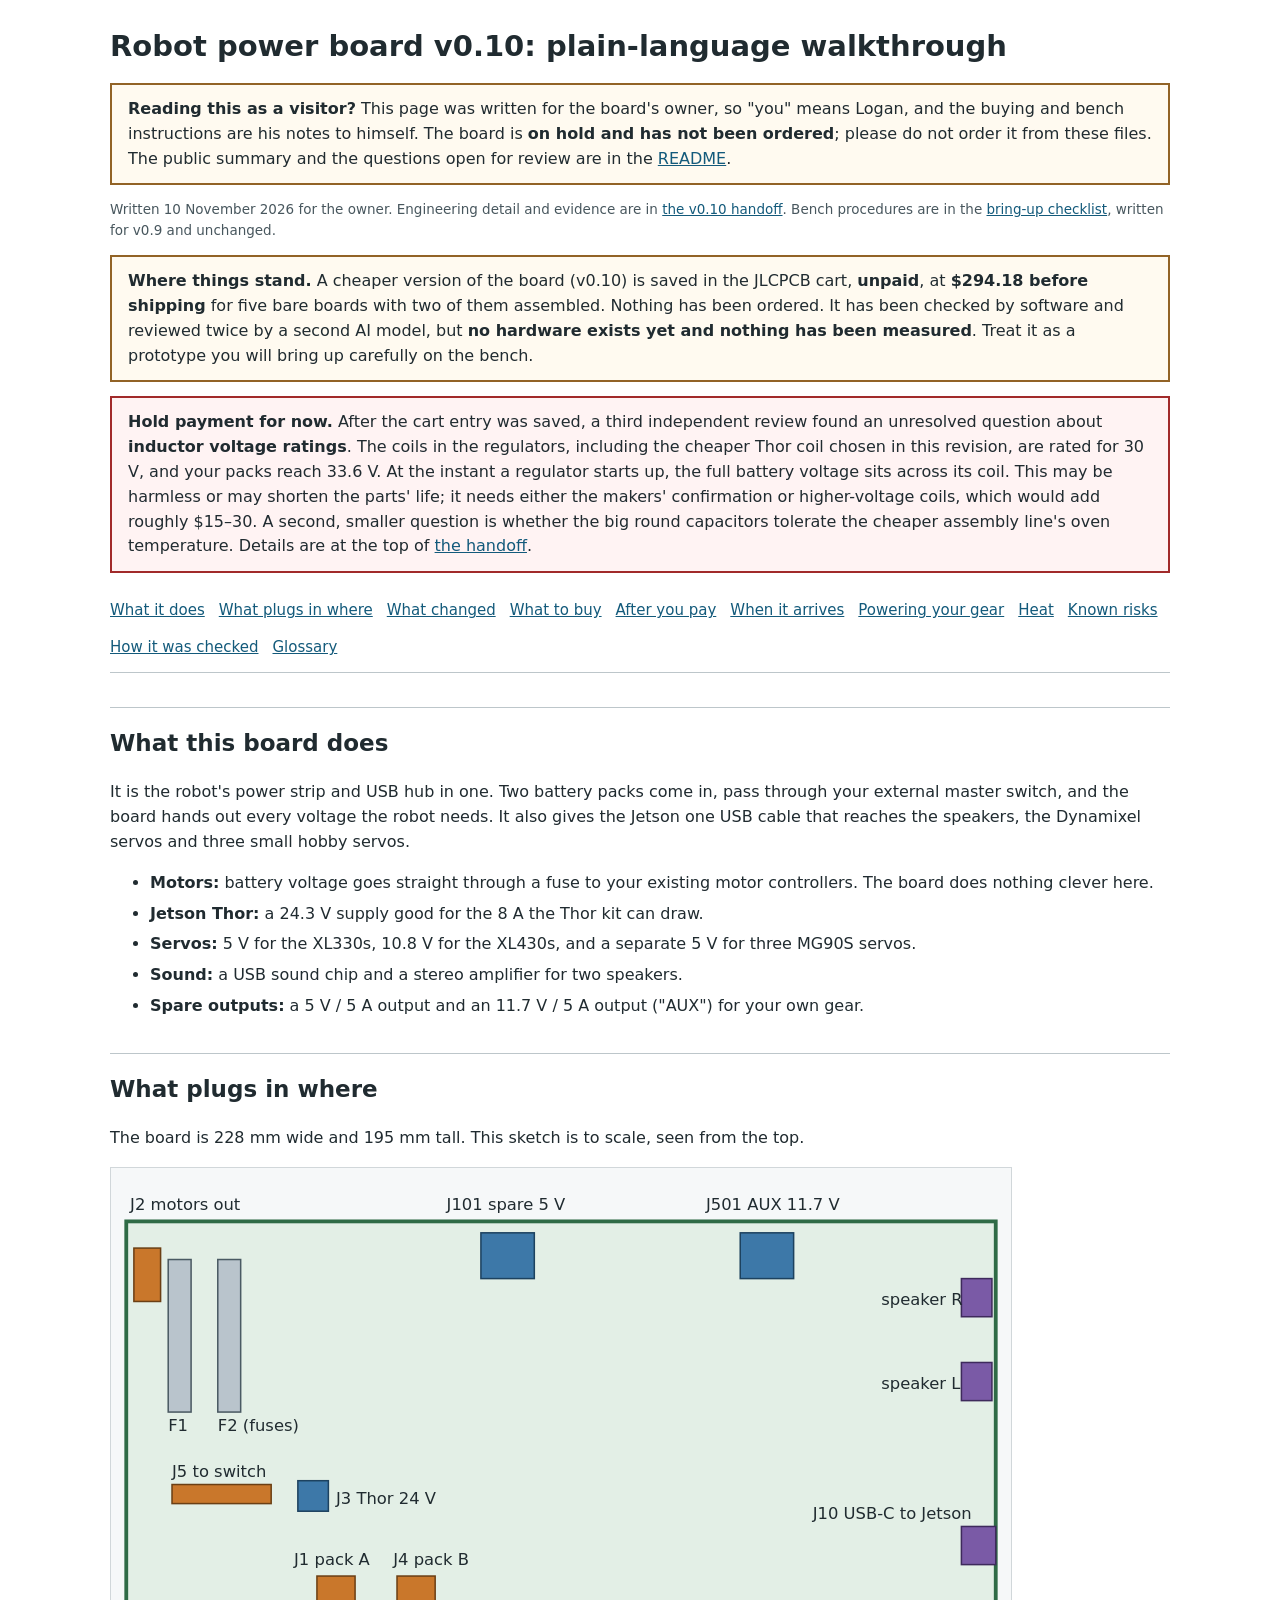
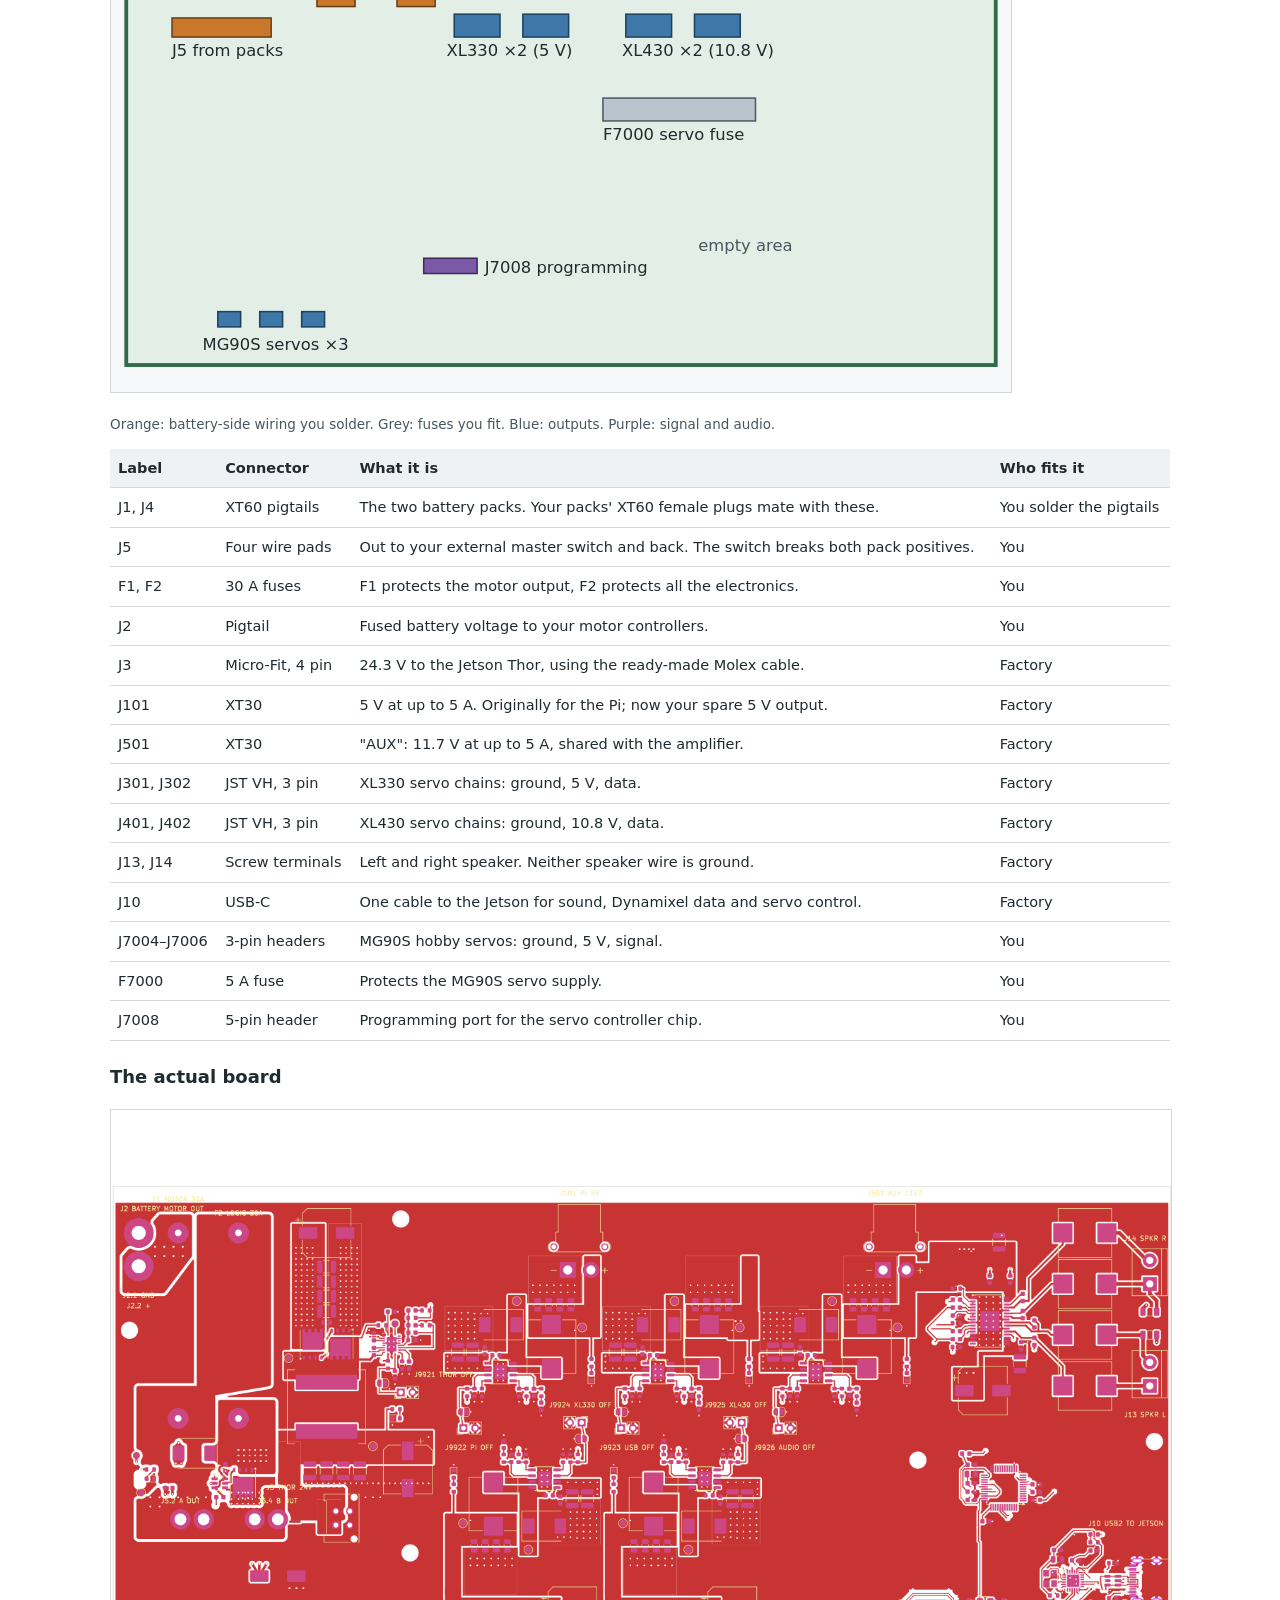
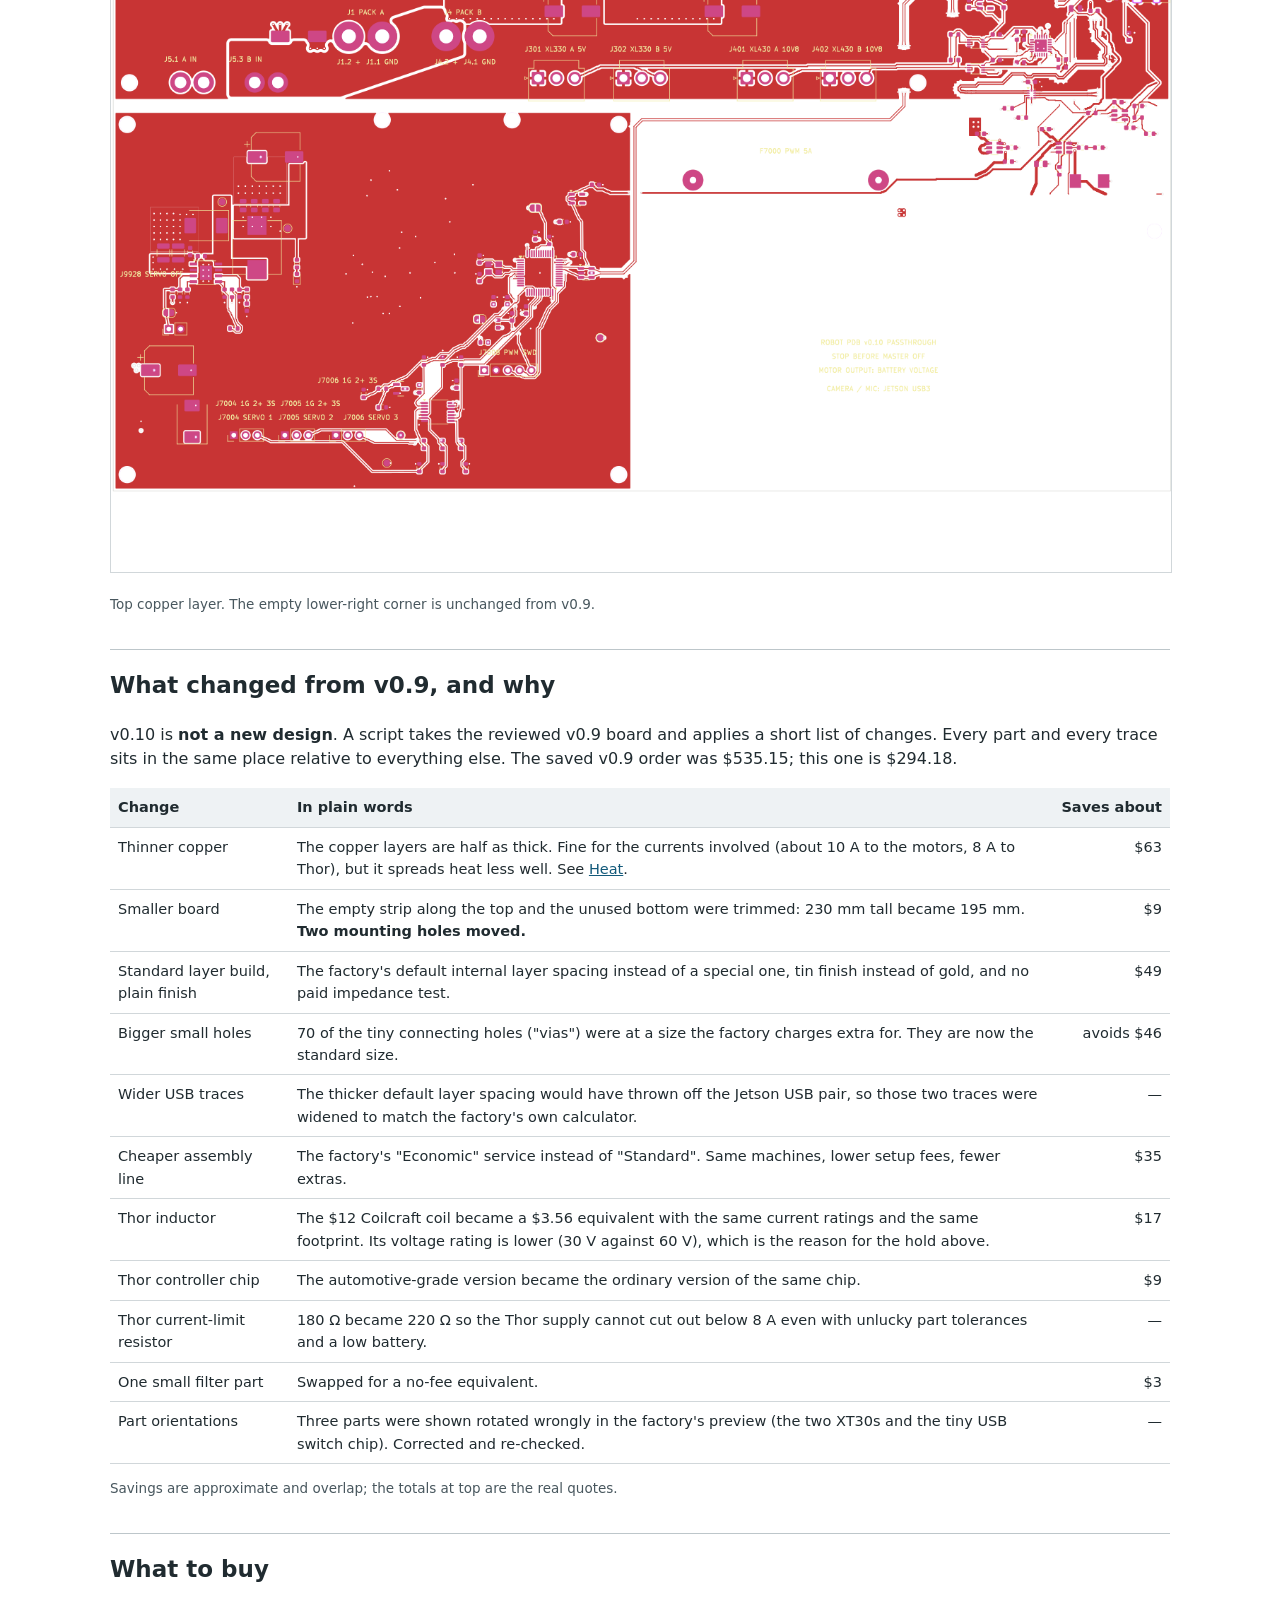
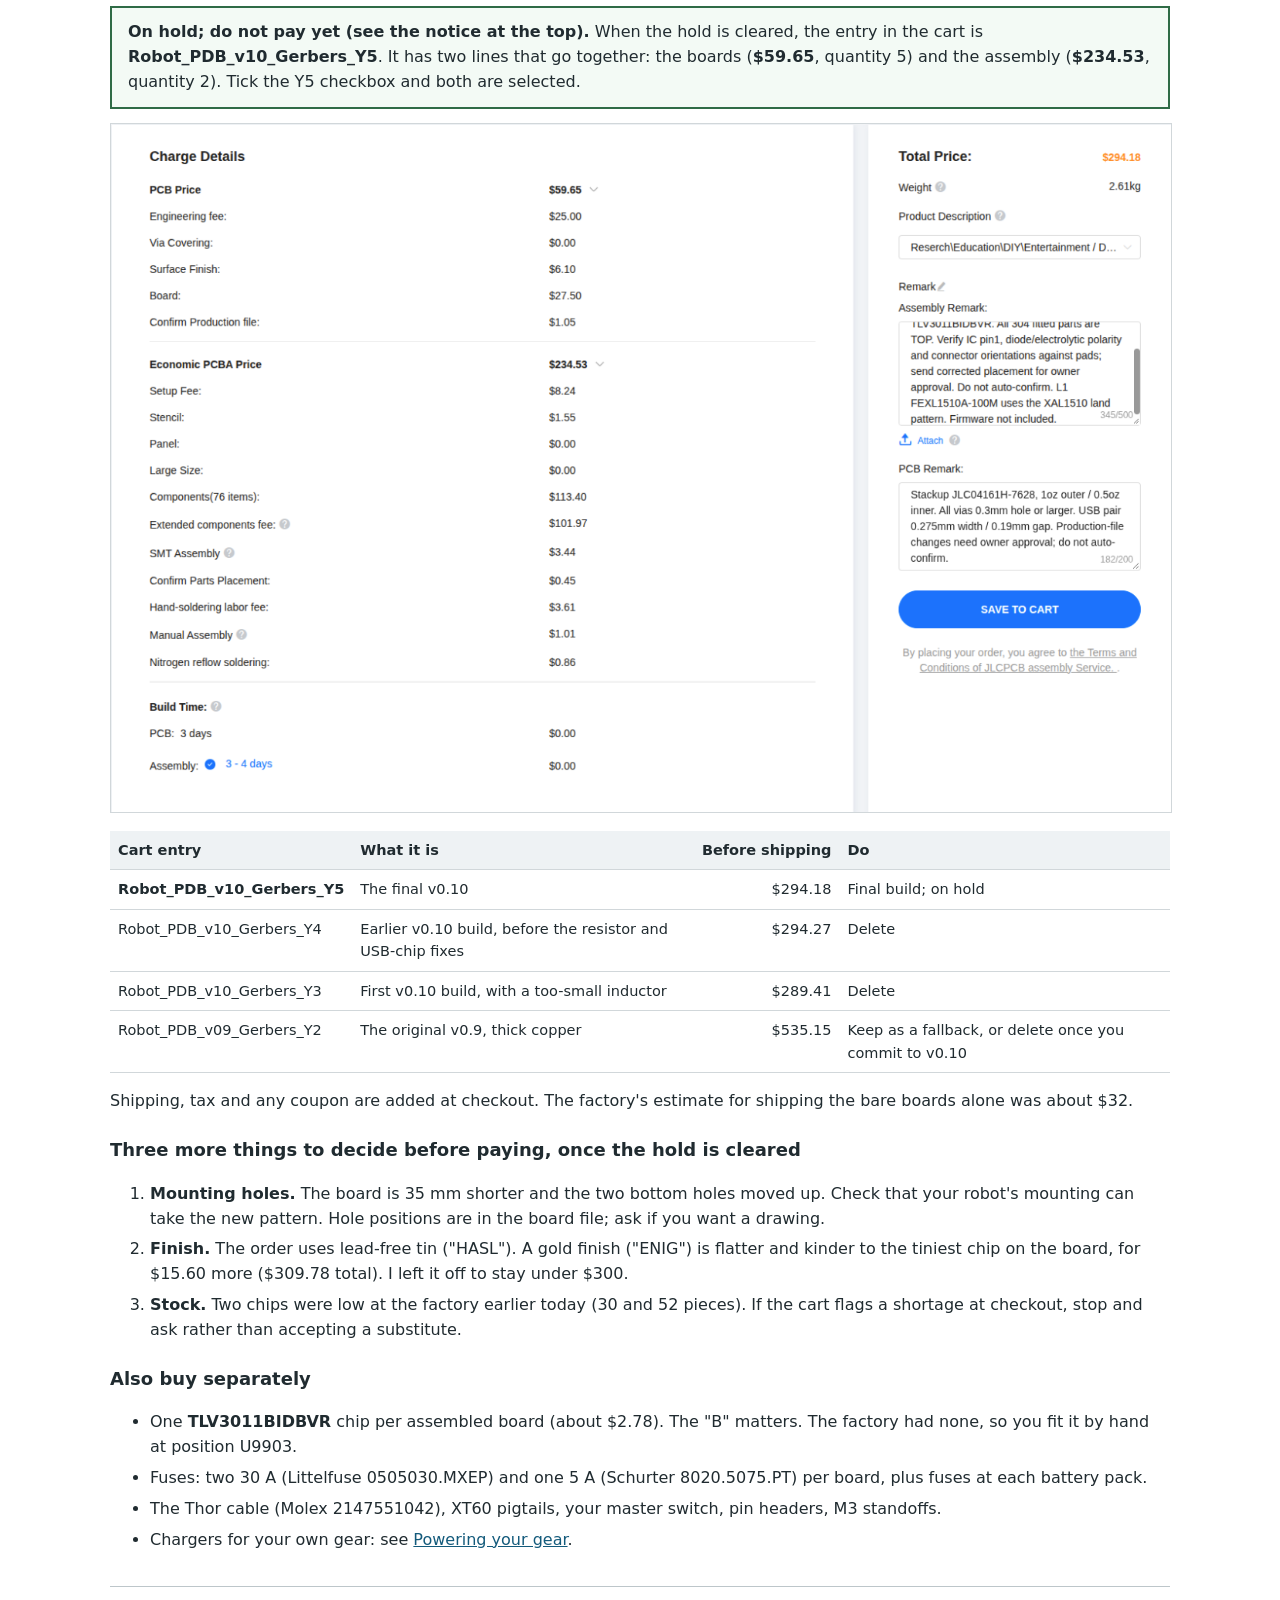
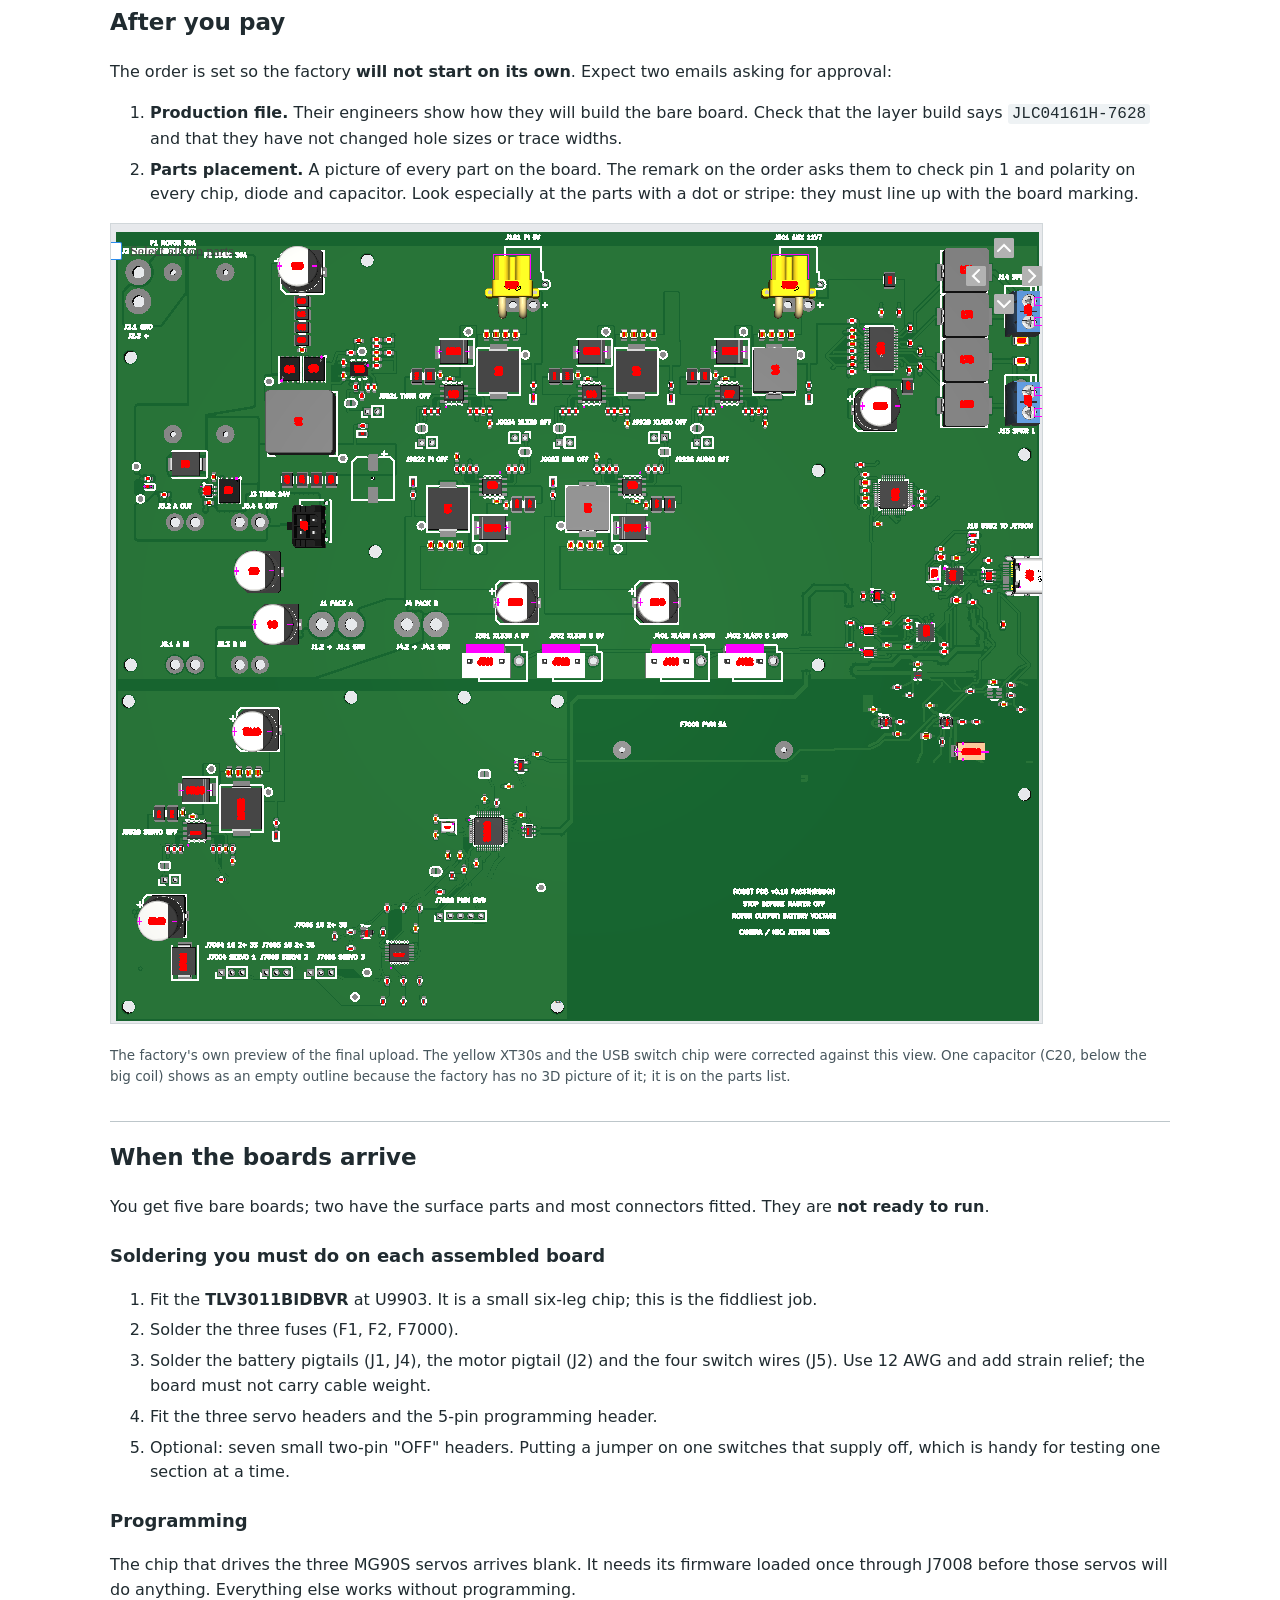
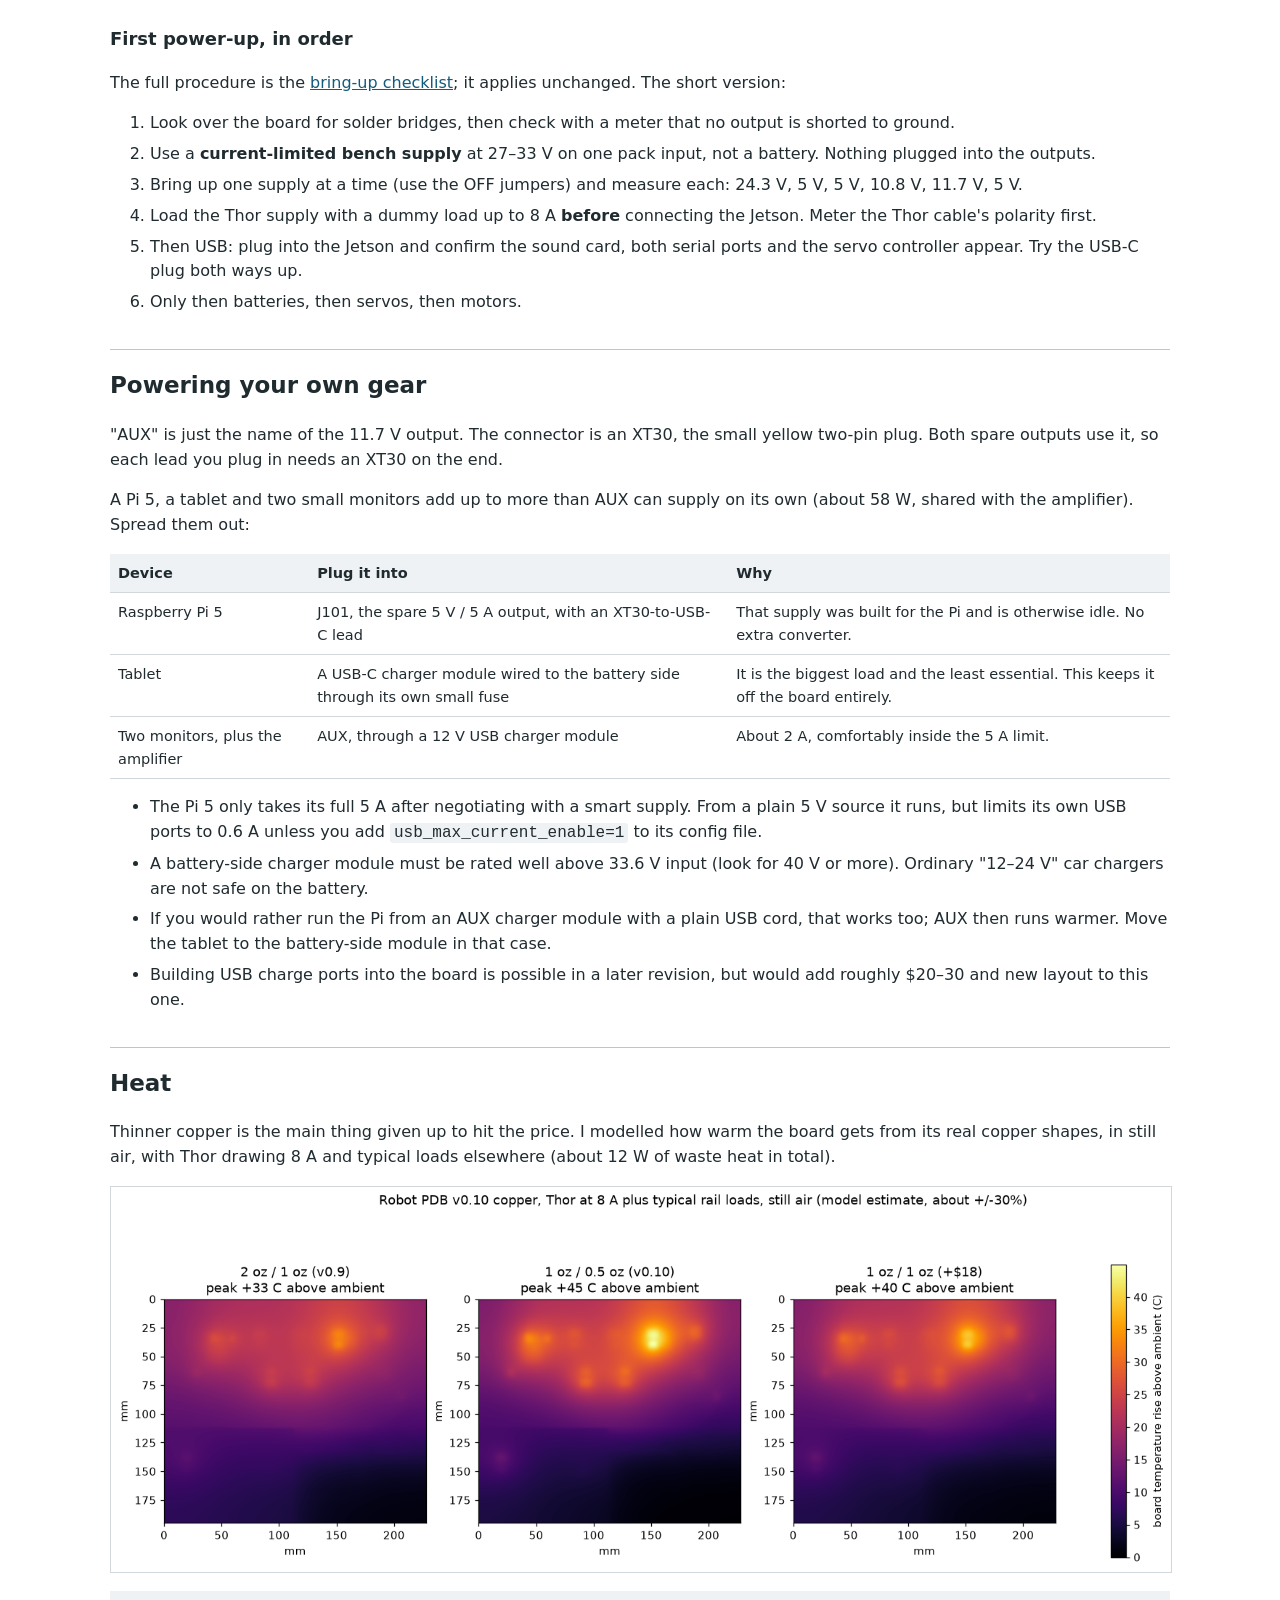
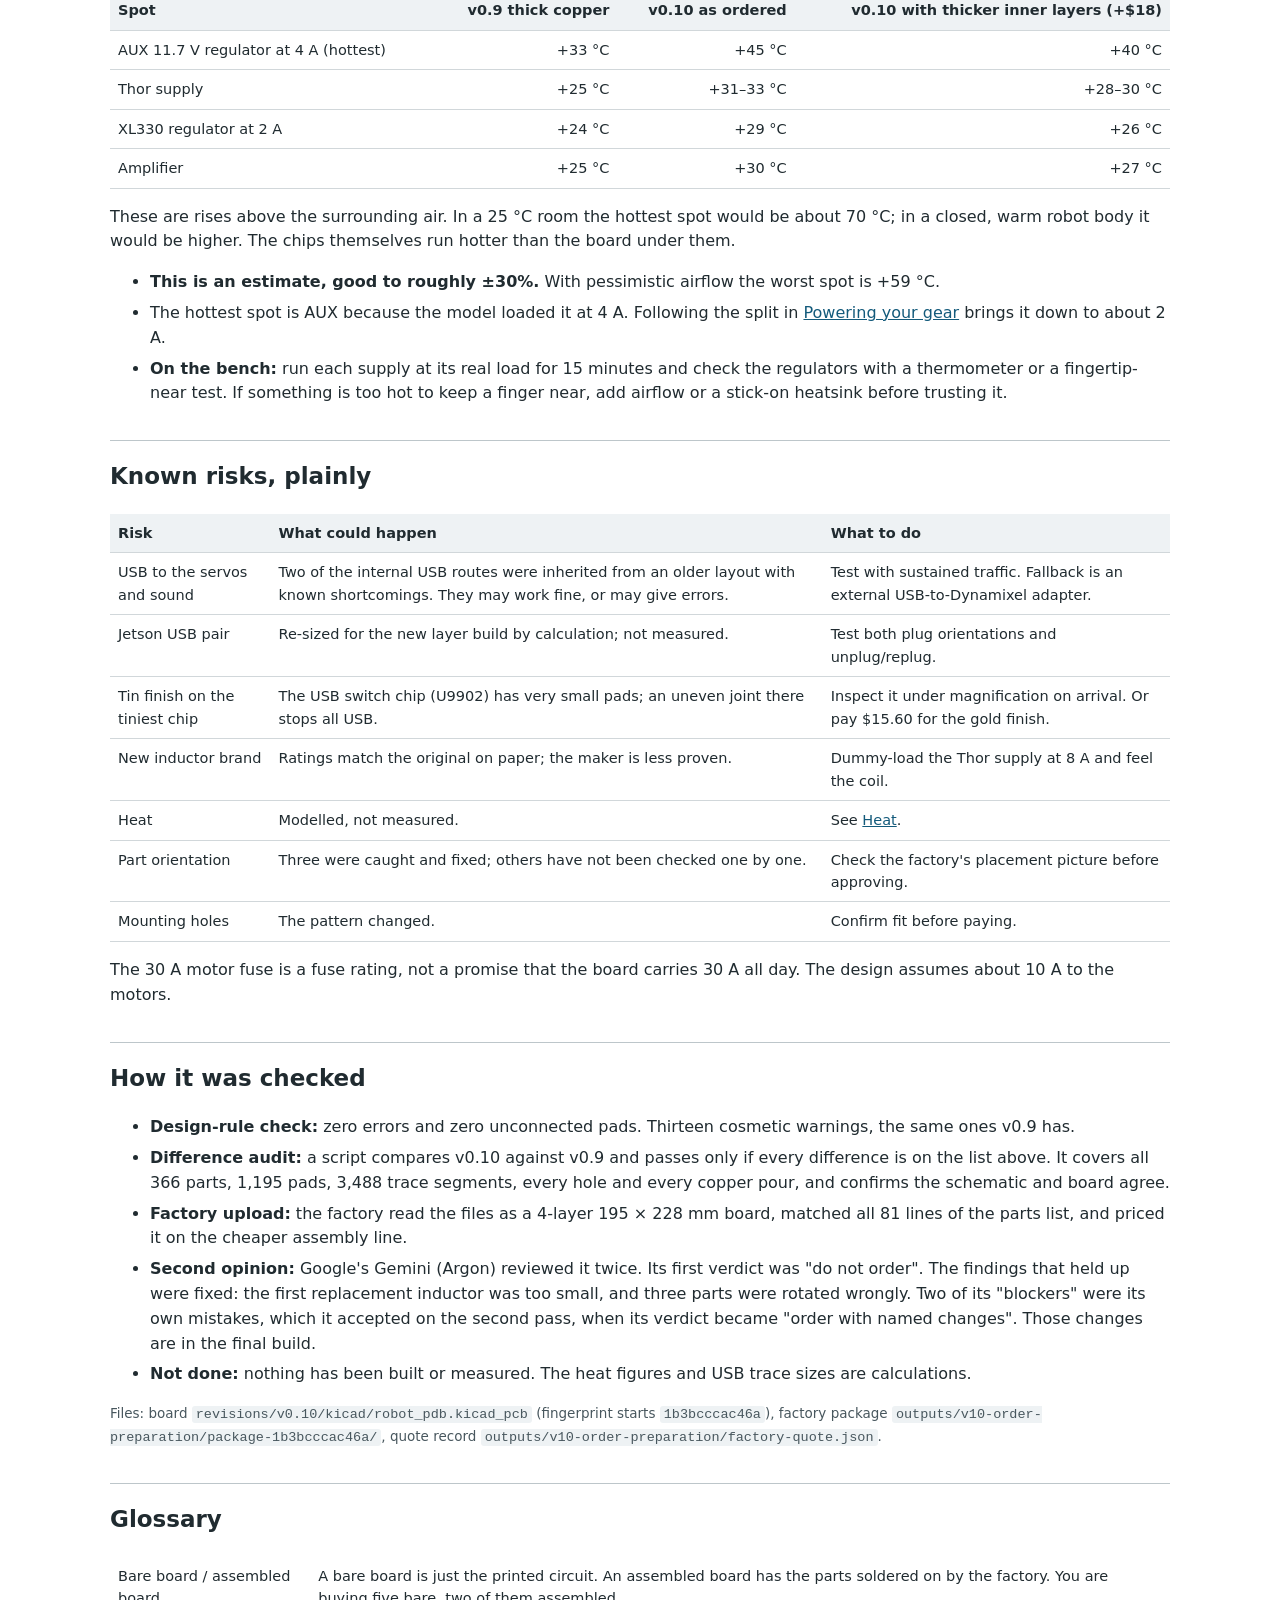
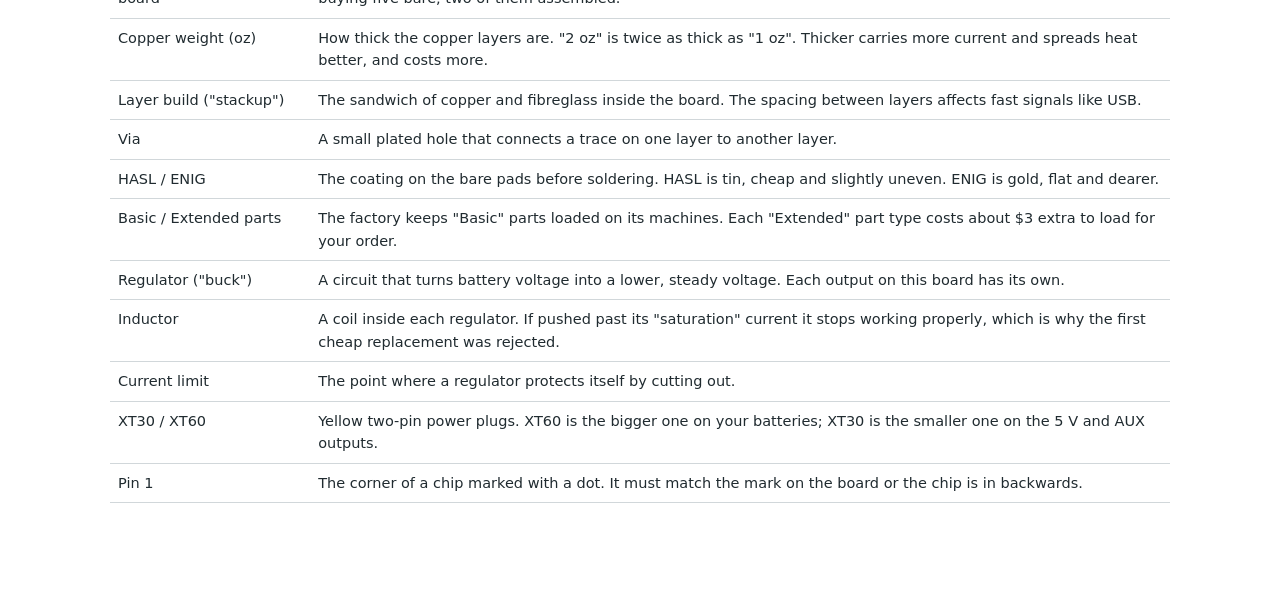
==== docs/PROTOTYPE_v0.10_WALKTHROUGH.html @ a01845dc "Robot power distribution board v0.10: design files, review material and JLCPCB order recipe Unbuilt " ====
<!doctype html><html lang="en"><meta charset="utf-8"><meta name="viewport" content="width=device-width,initial-scale=1"><title>Robot PDB v0.10 walkthrough</title>
<style>
body{max-width:1060px;margin:24px auto;padding:0 20px 70px;font:16px/1.55 system-ui,sans-serif;color:#202b30}
h1{font-size:29px;margin-bottom:6px}h2{font-size:23px;border-top:1px solid #bdc6ca;padding-top:18px;margin-top:34px}h3{font-size:18px;margin-top:22px}
a{color:#135a7b}nav{display:flex;gap:14px;flex-wrap:wrap;padding:12px 0;border-bottom:1px solid #bdc6ca;font-size:15px}
table{width:100%;border-collapse:collapse;font-size:14.5px;margin:10px 0}td,th{text-align:left;vertical-align:top;padding:8px;border-bottom:1px solid #d1d7da}th{background:#eef2f4}
td.n,th.n{text-align:right;white-space:nowrap}
.notice{border:2px solid #926326;padding:12px 16px;background:#fffaf0;margin:14px 0}
.ok{border:2px solid #2f6b46;padding:12px 16px;background:#f3faf5;margin:14px 0}
img{max-width:100%;height:auto;border:1px solid #d1d7da}.small{font-size:13.5px;color:#48575e}
li{margin:6px 0}code{overflow-wrap:anywhere;background:#eef2f4;padding:1px 4px;border-radius:3px}
svg text{font:4.3px system-ui,sans-serif}
@media print{nav{display:none}tr{break-inside:avoid}}
</style><main>
<h1>Robot power board v0.10: plain-language walkthrough</h1>
<div class="notice"><strong>Reading this as a visitor?</strong> This page was written for the board's owner, so "you" means Logan, and the buying and bench instructions are his notes to himself. The board is <strong>on hold and has not been ordered</strong>; please do not order it from these files. The public summary and the questions open for review are in the <a href="https://github.com/jloganolson/logans-first-robot-pcb#readme">README</a>.</div>
<p class="small">Written 10 November 2026 for the owner. Engineering detail and evidence are in
<a href="https://github.com/jloganolson/logans-first-robot-pcb/blob/main/docs/HANDOFF_V10_VALUE_ENGINEERED.md">the v0.10 handoff</a>. Bench procedures are in the <a href="https://github.com/jloganolson/logans-first-robot-pcb/blob/main/docs/V09_BRINGUP_CHECKLIST.md">bring-up checklist</a>, written for v0.9 and unchanged.</p>

<div class="notice"><strong>Where things stand.</strong> A cheaper version of the board (v0.10) is saved in the JLCPCB cart,
<strong>unpaid</strong>, at <strong>$294.18 before shipping</strong> for five bare boards with two of them assembled.
Nothing has been ordered. It has been checked by software and reviewed twice by a second AI model, but
<strong>no hardware exists yet and nothing has been measured</strong>. Treat it as a prototype you will bring up carefully on the bench.</div>

<div class="notice" style="border-color:#a12a2a;background:#fff3f3"><strong>Hold payment for now.</strong> After the cart entry was saved, a third independent review found an unresolved question about <strong>inductor voltage ratings</strong>.
The coils in the regulators, including the cheaper Thor coil chosen in this revision, are rated for 30 V, and your packs reach 33.6 V. At the instant a regulator starts up, the full battery voltage sits across its coil.
This may be harmless or may shorten the parts' life; it needs either the makers' confirmation or higher-voltage coils, which would add roughly $15&ndash;30. A second, smaller question is whether the big round capacitors tolerate the cheaper assembly line's oven temperature.
Details are at the top of <a href="https://github.com/jloganolson/logans-first-robot-pcb/blob/main/docs/HANDOFF_V10_VALUE_ENGINEERED.md">the handoff</a>.</div>
<nav><a href="#does">What it does</a><a href="#plugs">What plugs in where</a><a href="#changed">What changed</a>
<a href="#buy">What to buy</a><a href="#after">After you pay</a><a href="#arrive">When it arrives</a>
<a href="#power">Powering your gear</a><a href="#heat">Heat</a><a href="#risks">Known risks</a><a href="#checked">How it was checked</a><a href="#words">Glossary</a></nav>

<section id="does"><h2>What this board does</h2>
<p>It is the robot's power strip and USB hub in one. Two battery packs come in, pass through your external master switch,
and the board hands out every voltage the robot needs. It also gives the Jetson one USB cable that reaches the speakers,
the Dynamixel servos and three small hobby servos.</p>
<ul>
<li><strong>Motors:</strong> battery voltage goes straight through a fuse to your existing motor controllers. The board does nothing clever here.</li>
<li><strong>Jetson Thor:</strong> a 24.3 V supply good for the 8 A the Thor kit can draw.</li>
<li><strong>Servos:</strong> 5 V for the XL330s, 10.8 V for the XL430s, and a separate 5 V for three MG90S servos.</li>
<li><strong>Sound:</strong> a USB sound chip and a stereo amplifier for two speakers.</li>
<li><strong>Spare outputs:</strong> a 5 V / 5 A output and an 11.7 V / 5 A output ("AUX") for your own gear.</li>
</ul></section>

<section id="plugs"><h2>What plugs in where</h2>
<p>The board is 228 mm wide and 195 mm tall. This sketch is to scale, seen from the top.</p>
<svg viewBox="-4 -14 236 216" role="img" aria-label="Connector map of the v0.10 board" style="width:100%;max-width:900px;background:#f6f8f9;border:1px solid #d1d7da">
<rect x="0" y="0" width="228" height="195" fill="#e3efe6" stroke="#2f6b46" stroke-width="1"/>
<g fill="#c9772b" stroke="#6b3f14" stroke-width=".4">
<rect x="2" y="7" width="7" height="14"/><rect x="50" y="93" width="10" height="8"/><rect x="71" y="93" width="10" height="8"/>
<rect x="12" y="69" width="26" height="5"/><rect x="12" y="104" width="26" height="5"/></g>
<g fill="#b9c4cc" stroke="#4a5a63" stroke-width=".4"><rect x="11" y="10" width="6" height="40"/><rect x="24" y="10" width="6" height="40"/><rect x="125" y="125" width="40" height="6"/></g>
<g fill="#3d78a8" stroke="#1d425f" stroke-width=".4">
<rect x="93" y="3" width="14" height="12"/><rect x="161" y="3" width="14" height="12"/><rect x="45" y="68" width="8" height="8"/>
<rect x="86" y="103" width="12" height="6"/><rect x="104" y="103" width="12" height="6"/><rect x="131" y="103" width="12" height="6"/><rect x="149" y="103" width="12" height="6"/>
<rect x="24" y="181" width="6" height="4"/><rect x="35" y="181" width="6" height="4"/><rect x="46" y="181" width="6" height="4"/></g>
<g fill="#7a5aa6" stroke="#3e2a5c" stroke-width=".4"><rect x="219" y="15" width="8" height="10"/><rect x="219" y="37" width="8" height="10"/><rect x="219" y="80" width="9" height="10"/><rect x="78" y="167" width="14" height="4"/></g>
<g fill="#202b30">
<text x="1" y="-3">J2 motors out</text><text x="11" y="55">F1</text><text x="24" y="55">F2 (fuses)</text>
<text x="84" y="-3">J101 spare 5 V</text><text x="152" y="-3">J501 AUX 11.7 V</text>
<text x="55" y="74">J3 Thor 24 V</text><text x="12" y="67">J5 to switch</text><text x="12" y="114">J5 from packs</text>
<text x="44" y="90">J1 pack A</text><text x="70" y="90">J4 pack B</text>
<text x="84" y="114">XL330 ×2 (5 V)</text><text x="130" y="114">XL430 ×2 (10.8 V)</text>
<text x="125" y="136">F7000 servo fuse</text><text x="20" y="191">MG90S servos ×3</text><text x="94" y="171">J7008 programming</text>
<text x="198" y="22">speaker R</text><text x="198" y="44">speaker L</text><text x="180" y="78">J10 USB-C to Jetson</text>
<text x="150" y="165" fill="#48575e">empty area</text></g>
</svg>
<p class="small">Orange: battery-side wiring you solder. Grey: fuses you fit. Blue: outputs. Purple: signal and audio.</p>
<table><tr><th>Label</th><th>Connector</th><th>What it is</th><th>Who fits it</th></tr>
<tr><td>J1, J4</td><td>XT60 pigtails</td><td>The two battery packs. Your packs' XT60 female plugs mate with these.</td><td>You solder the pigtails</td></tr>
<tr><td>J5</td><td>Four wire pads</td><td>Out to your external master switch and back. The switch breaks both pack positives.</td><td>You</td></tr>
<tr><td>F1, F2</td><td>30 A fuses</td><td>F1 protects the motor output, F2 protects all the electronics.</td><td>You</td></tr>
<tr><td>J2</td><td>Pigtail</td><td>Fused battery voltage to your motor controllers.</td><td>You</td></tr>
<tr><td>J3</td><td>Micro-Fit, 4 pin</td><td>24.3 V to the Jetson Thor, using the ready-made Molex cable.</td><td>Factory</td></tr>
<tr><td>J101</td><td>XT30</td><td>5 V at up to 5 A. Originally for the Pi; now your spare 5 V output.</td><td>Factory</td></tr>
<tr><td>J501</td><td>XT30</td><td>"AUX": 11.7 V at up to 5 A, shared with the amplifier.</td><td>Factory</td></tr>
<tr><td>J301, J302</td><td>JST VH, 3 pin</td><td>XL330 servo chains: ground, 5 V, data.</td><td>Factory</td></tr>
<tr><td>J401, J402</td><td>JST VH, 3 pin</td><td>XL430 servo chains: ground, 10.8 V, data.</td><td>Factory</td></tr>
<tr><td>J13, J14</td><td>Screw terminals</td><td>Left and right speaker. Neither speaker wire is ground.</td><td>Factory</td></tr>
<tr><td>J10</td><td>USB-C</td><td>One cable to the Jetson for sound, Dynamixel data and servo control.</td><td>Factory</td></tr>
<tr><td>J7004–J7006</td><td>3-pin headers</td><td>MG90S hobby servos: ground, 5 V, signal.</td><td>You</td></tr>
<tr><td>F7000</td><td>5 A fuse</td><td>Protects the MG90S servo supply.</td><td>You</td></tr>
<tr><td>J7008</td><td>5-pin header</td><td>Programming port for the servo controller chip.</td><td>You</td></tr></table>
<h3>The actual board</h3>
<img src="v10-assets/board-top.png" alt="Top copper and labels of the v0.10 board">
<p class="small">Top copper layer. The empty lower-right corner is unchanged from v0.9.</p></section>

<section id="changed"><h2>What changed from v0.9, and why</h2>
<p>v0.10 is <strong>not a new design</strong>. A script takes the reviewed v0.9 board and applies a short list of changes.
Every part and every trace sits in the same place relative to everything else. The saved v0.9 order was $535.15; this one is $294.18.</p>
<table><tr><th>Change</th><th>In plain words</th><th class="n">Saves about</th></tr>
<tr><td>Thinner copper</td><td>The copper layers are half as thick. Fine for the currents involved (about 10 A to the motors, 8 A to Thor), but it spreads heat less well. See <a href="#heat">Heat</a>.</td><td class="n">$63</td></tr>
<tr><td>Smaller board</td><td>The empty strip along the top and the unused bottom were trimmed: 230 mm tall became 195 mm. <strong>Two mounting holes moved.</strong></td><td class="n">$9</td></tr>
<tr><td>Standard layer build, plain finish</td><td>The factory's default internal layer spacing instead of a special one, tin finish instead of gold, and no paid impedance test.</td><td class="n">$49</td></tr>
<tr><td>Bigger small holes</td><td>70 of the tiny connecting holes ("vias") were at a size the factory charges extra for. They are now the standard size.</td><td class="n">avoids $46</td></tr>
<tr><td>Wider USB traces</td><td>The thicker default layer spacing would have thrown off the Jetson USB pair, so those two traces were widened to match the factory's own calculator.</td><td class="n">—</td></tr>
<tr><td>Cheaper assembly line</td><td>The factory's "Economic" service instead of "Standard". Same machines, lower setup fees, fewer extras.</td><td class="n">$35</td></tr>
<tr><td>Thor inductor</td><td>The $12 Coilcraft coil became a $3.56 equivalent with the same current ratings and the same footprint. Its voltage rating is lower (30 V against 60 V), which is the reason for the hold above.</td><td class="n">$17</td></tr>
<tr><td>Thor controller chip</td><td>The automotive-grade version became the ordinary version of the same chip.</td><td class="n">$9</td></tr>
<tr><td>Thor current-limit resistor</td><td>180 Ω became 220 Ω so the Thor supply cannot cut out below 8 A even with unlucky part tolerances and a low battery.</td><td class="n">—</td></tr>
<tr><td>One small filter part</td><td>Swapped for a no-fee equivalent.</td><td class="n">$3</td></tr>
<tr><td>Part orientations</td><td>Three parts were shown rotated wrongly in the factory's preview (the two XT30s and the tiny USB switch chip). Corrected and re-checked.</td><td class="n">—</td></tr></table>
<p class="small">Savings are approximate and overlap; the totals at top are the real quotes.</p></section>

<section id="buy"><h2>What to buy</h2>
<div class="ok"><strong>On hold; do not pay yet (see the notice at the top).</strong> When the hold is cleared, the entry in the cart is <strong>Robot_PDB_v10_Gerbers_Y5</strong>. It has two lines that go together:
the boards (<strong>$59.65</strong>, quantity 5) and the assembly (<strong>$234.53</strong>, quantity 2). Tick the Y5 checkbox and both are selected.</div>
<img src="v10-assets/factory-quote.png" alt="Factory charge breakdown for the Y5 entry, total 294.18 dollars">
<table><tr><th>Cart entry</th><th>What it is</th><th class="n">Before shipping</th><th>Do</th></tr>
<tr><td><strong>Robot_PDB_v10_Gerbers_Y5</strong></td><td>The final v0.10</td><td class="n">$294.18</td><td>Final build; on hold</td></tr>
<tr><td>Robot_PDB_v10_Gerbers_Y4</td><td>Earlier v0.10 build, before the resistor and USB-chip fixes</td><td class="n">$294.27</td><td>Delete</td></tr>
<tr><td>Robot_PDB_v10_Gerbers_Y3</td><td>First v0.10 build, with a too-small inductor</td><td class="n">$289.41</td><td>Delete</td></tr>
<tr><td>Robot_PDB_v09_Gerbers_Y2</td><td>The original v0.9, thick copper</td><td class="n">$535.15</td><td>Keep as a fallback, or delete once you commit to v0.10</td></tr></table>
<p>Shipping, tax and any coupon are added at checkout. The factory's estimate for shipping the bare boards alone was about $32.</p>
<h3>Three more things to decide before paying, once the hold is cleared</h3>
<ol>
<li><strong>Mounting holes.</strong> The board is 35 mm shorter and the two bottom holes moved up. Check that your robot's mounting can take the new pattern. Hole positions are in the board file; ask if you want a drawing.</li>
<li><strong>Finish.</strong> The order uses lead-free tin ("HASL"). A gold finish ("ENIG") is flatter and kinder to the tiniest chip on the board, for $15.60 more ($309.78 total). I left it off to stay under $300.</li>
<li><strong>Stock.</strong> Two chips were low at the factory earlier today (30 and 52 pieces). If the cart flags a shortage at checkout, stop and ask rather than accepting a substitute.</li></ol>
<h3>Also buy separately</h3>
<ul>
<li>One <strong>TLV3011BIDBVR</strong> chip per assembled board (about $2.78). The "B" matters. The factory had none, so you fit it by hand at position U9903.</li>
<li>Fuses: two 30 A (Littelfuse 0505030.MXEP) and one 5 A (Schurter 8020.5075.PT) per board, plus fuses at each battery pack.</li>
<li>The Thor cable (Molex 2147551042), XT60 pigtails, your master switch, pin headers, M3 standoffs.</li>
<li>Chargers for your own gear: see <a href="#power">Powering your gear</a>.</li></ul></section>

<section id="after"><h2>After you pay</h2>
<p>The order is set so the factory <strong>will not start on its own</strong>. Expect two emails asking for approval:</p>
<ol>
<li><strong>Production file.</strong> Their engineers show how they will build the bare board. Check that the layer build says <code>JLC04161H-7628</code> and that they have not changed hole sizes or trace widths.</li>
<li><strong>Parts placement.</strong> A picture of every part on the board. The remark on the order asks them to check pin 1 and polarity on every chip, diode and capacitor. Look especially at the parts with a dot or stripe: they must line up with the board marking.</li></ol>
<img src="v10-assets/factory-preview.png" alt="Factory placement preview of the final build">
<p class="small">The factory's own preview of the final upload. The yellow XT30s and the USB switch chip were corrected against this view.
One capacitor (C20, below the big coil) shows as an empty outline because the factory has no 3D picture of it; it is on the parts list.</p></section>

<section id="arrive"><h2>When the boards arrive</h2>
<p>You get five bare boards; two have the surface parts and most connectors fitted. They are <strong>not ready to run</strong>.</p>
<h3>Soldering you must do on each assembled board</h3>
<ol>
<li>Fit the <strong>TLV3011BIDBVR</strong> at U9903. It is a small six-leg chip; this is the fiddliest job.</li>
<li>Solder the three fuses (F1, F2, F7000).</li>
<li>Solder the battery pigtails (J1, J4), the motor pigtail (J2) and the four switch wires (J5). Use 12 AWG and add strain relief; the board must not carry cable weight.</li>
<li>Fit the three servo headers and the 5-pin programming header.</li>
<li>Optional: seven small two-pin "OFF" headers. Putting a jumper on one switches that supply off, which is handy for testing one section at a time.</li></ol>
<h3>Programming</h3>
<p>The chip that drives the three MG90S servos arrives blank. It needs its firmware loaded once through J7008 before those servos will do anything. Everything else works without programming.</p>
<h3>First power-up, in order</h3>
<p>The full procedure is the <a href="https://github.com/jloganolson/logans-first-robot-pcb/blob/main/docs/V09_BRINGUP_CHECKLIST.md">bring-up checklist</a>; it applies unchanged. The short version:</p>
<ol>
<li>Look over the board for solder bridges, then check with a meter that no output is shorted to ground.</li>
<li>Use a <strong>current-limited bench supply</strong> at 27–33 V on one pack input, not a battery. Nothing plugged into the outputs.</li>
<li>Bring up one supply at a time (use the OFF jumpers) and measure each: 24.3 V, 5 V, 5 V, 10.8 V, 11.7 V, 5 V.</li>
<li>Load the Thor supply with a dummy load up to 8 A <strong>before</strong> connecting the Jetson. Meter the Thor cable's polarity first.</li>
<li>Then USB: plug into the Jetson and confirm the sound card, both serial ports and the servo controller appear. Try the USB-C plug both ways up.</li>
<li>Only then batteries, then servos, then motors.</li></ol></section>

<section id="power"><h2>Powering your own gear</h2>
<p>"AUX" is just the name of the 11.7 V output. The connector is an XT30, the small yellow two-pin plug. Both spare outputs use it, so each lead you plug in needs an XT30 on the end.</p>
<p>A Pi 5, a tablet and two small monitors add up to more than AUX can supply on its own (about 58 W, shared with the amplifier). Spread them out:</p>
<table><tr><th>Device</th><th>Plug it into</th><th>Why</th></tr>
<tr><td>Raspberry Pi 5</td><td>J101, the spare 5 V / 5 A output, with an XT30-to-USB-C lead</td><td>That supply was built for the Pi and is otherwise idle. No extra converter.</td></tr>
<tr><td>Tablet</td><td>A USB-C charger module wired to the battery side through its own small fuse</td><td>It is the biggest load and the least essential. This keeps it off the board entirely.</td></tr>
<tr><td>Two monitors, plus the amplifier</td><td>AUX, through a 12 V USB charger module</td><td>About 2 A, comfortably inside the 5 A limit.</td></tr></table>
<ul>
<li>The Pi 5 only takes its full 5 A after negotiating with a smart supply. From a plain 5 V source it runs, but limits its own USB ports to 0.6 A unless you add <code>usb_max_current_enable=1</code> to its config file.</li>
<li>A battery-side charger module must be rated well above 33.6 V input (look for 40 V or more). Ordinary "12–24 V" car chargers are not safe on the battery.</li>
<li>If you would rather run the Pi from an AUX charger module with a plain USB cord, that works too; AUX then runs warmer. Move the tablet to the battery-side module in that case.</li>
<li>Building USB charge ports into the board is possible in a later revision, but would add roughly $20–30 and new layout to this one.</li></ul></section>

<section id="heat"><h2>Heat</h2>
<p>Thinner copper is the main thing given up to hit the price. I modelled how warm the board gets from its real copper shapes, in still air, with Thor drawing 8 A and typical loads elsewhere (about 12 W of waste heat in total).</p>
<img src="v10-assets/thermal-map.png" alt="Modelled board temperature rise for three copper options">
<table><tr><th>Spot</th><th class="n">v0.9 thick copper</th><th class="n">v0.10 as ordered</th><th class="n">v0.10 with thicker inner layers (+$18)</th></tr>
<tr><td>AUX 11.7 V regulator at 4 A (hottest)</td><td class="n">+33 °C</td><td class="n">+45 °C</td><td class="n">+40 °C</td></tr>
<tr><td>Thor supply</td><td class="n">+25 °C</td><td class="n">+31–33 °C</td><td class="n">+28–30 °C</td></tr>
<tr><td>XL330 regulator at 2 A</td><td class="n">+24 °C</td><td class="n">+29 °C</td><td class="n">+26 °C</td></tr>
<tr><td>Amplifier</td><td class="n">+25 °C</td><td class="n">+30 °C</td><td class="n">+27 °C</td></tr></table>
<p>These are rises above the surrounding air. In a 25 °C room the hottest spot would be about 70 °C; in a closed, warm robot body it would be higher. The chips themselves run hotter than the board under them.</p>
<ul>
<li><strong>This is an estimate, good to roughly ±30%.</strong> With pessimistic airflow the worst spot is +59 °C.</li>
<li>The hottest spot is AUX because the model loaded it at 4 A. Following the split in <a href="#power">Powering your gear</a> brings it down to about 2 A.</li>
<li><strong>On the bench:</strong> run each supply at its real load for 15 minutes and check the regulators with a thermometer or a fingertip-near test. If something is too hot to keep a finger near, add airflow or a stick-on heatsink before trusting it.</li></ul></section>

<section id="risks"><h2>Known risks, plainly</h2>
<table><tr><th>Risk</th><th>What could happen</th><th>What to do</th></tr>
<tr><td>USB to the servos and sound</td><td>Two of the internal USB routes were inherited from an older layout with known shortcomings. They may work fine, or may give errors.</td><td>Test with sustained traffic. Fallback is an external USB-to-Dynamixel adapter.</td></tr>
<tr><td>Jetson USB pair</td><td>Re-sized for the new layer build by calculation; not measured.</td><td>Test both plug orientations and unplug/replug.</td></tr>
<tr><td>Tin finish on the tiniest chip</td><td>The USB switch chip (U9902) has very small pads; an uneven joint there stops all USB.</td><td>Inspect it under magnification on arrival. Or pay $15.60 for the gold finish.</td></tr>
<tr><td>New inductor brand</td><td>Ratings match the original on paper; the maker is less proven.</td><td>Dummy-load the Thor supply at 8 A and feel the coil.</td></tr>
<tr><td>Heat</td><td>Modelled, not measured.</td><td>See <a href="#heat">Heat</a>.</td></tr>
<tr><td>Part orientation</td><td>Three were caught and fixed; others have not been checked one by one.</td><td>Check the factory's placement picture before approving.</td></tr>
<tr><td>Mounting holes</td><td>The pattern changed.</td><td>Confirm fit before paying.</td></tr></table>
<p>The 30 A motor fuse is a fuse rating, not a promise that the board carries 30 A all day. The design assumes about 10 A to the motors.</p></section>

<section id="checked"><h2>How it was checked</h2>
<ul>
<li><strong>Design-rule check:</strong> zero errors and zero unconnected pads. Thirteen cosmetic warnings, the same ones v0.9 has.</li>
<li><strong>Difference audit:</strong> a script compares v0.10 against v0.9 and passes only if every difference is on the list above. It covers all 366 parts, 1,195 pads, 3,488 trace segments, every hole and every copper pour, and confirms the schematic and board agree.</li>
<li><strong>Factory upload:</strong> the factory read the files as a 4-layer 195 × 228 mm board, matched all 81 lines of the parts list, and priced it on the cheaper assembly line.</li>
<li><strong>Second opinion:</strong> Google's Gemini (Argon) reviewed it twice. Its first verdict was "do not order". The findings that held up were fixed: the first replacement inductor was too small, and three parts were rotated wrongly. Two of its "blockers" were its own mistakes, which it accepted on the second pass, when its verdict became "order with named changes". Those changes are in the final build.</li>
<li><strong>Not done:</strong> nothing has been built or measured. The heat figures and USB trace sizes are calculations.</li></ul>
<p class="small">Files: board <code>revisions/v0.10/kicad/robot_pdb.kicad_pcb</code> (fingerprint starts <code>1b3bcccac46a</code>),
factory package <code>outputs/v10-order-preparation/package-1b3bcccac46a/</code>, quote record <code>outputs/v10-order-preparation/factory-quote.json</code>.</p></section>

<section id="words"><h2>Glossary</h2>
<table>
<tr><td>Bare board / assembled board</td><td>A bare board is just the printed circuit. An assembled board has the parts soldered on by the factory. You are buying five bare, two of them assembled.</td></tr>
<tr><td>Copper weight (oz)</td><td>How thick the copper layers are. "2 oz" is twice as thick as "1 oz". Thicker carries more current and spreads heat better, and costs more.</td></tr>
<tr><td>Layer build ("stackup")</td><td>The sandwich of copper and fibreglass inside the board. The spacing between layers affects fast signals like USB.</td></tr>
<tr><td>Via</td><td>A small plated hole that connects a trace on one layer to another layer.</td></tr>
<tr><td>HASL / ENIG</td><td>The coating on the bare pads before soldering. HASL is tin, cheap and slightly uneven. ENIG is gold, flat and dearer.</td></tr>
<tr><td>Basic / Extended parts</td><td>The factory keeps "Basic" parts loaded on its machines. Each "Extended" part type costs about $3 extra to load for your order.</td></tr>
<tr><td>Regulator ("buck")</td><td>A circuit that turns battery voltage into a lower, steady voltage. Each output on this board has its own.</td></tr>
<tr><td>Inductor</td><td>A coil inside each regulator. If pushed past its "saturation" current it stops working properly, which is why the first cheap replacement was rejected.</td></tr>
<tr><td>Current limit</td><td>The point where a regulator protects itself by cutting out.</td></tr>
<tr><td>XT30 / XT60</td><td>Yellow two-pin power plugs. XT60 is the bigger one on your batteries; XT30 is the smaller one on the 5 V and AUX outputs.</td></tr>
<tr><td>Pin 1</td><td>The corner of a chip marked with a dot. It must match the mark on the board or the chip is in backwards.</td></tr>
</table></section>
</main></html>
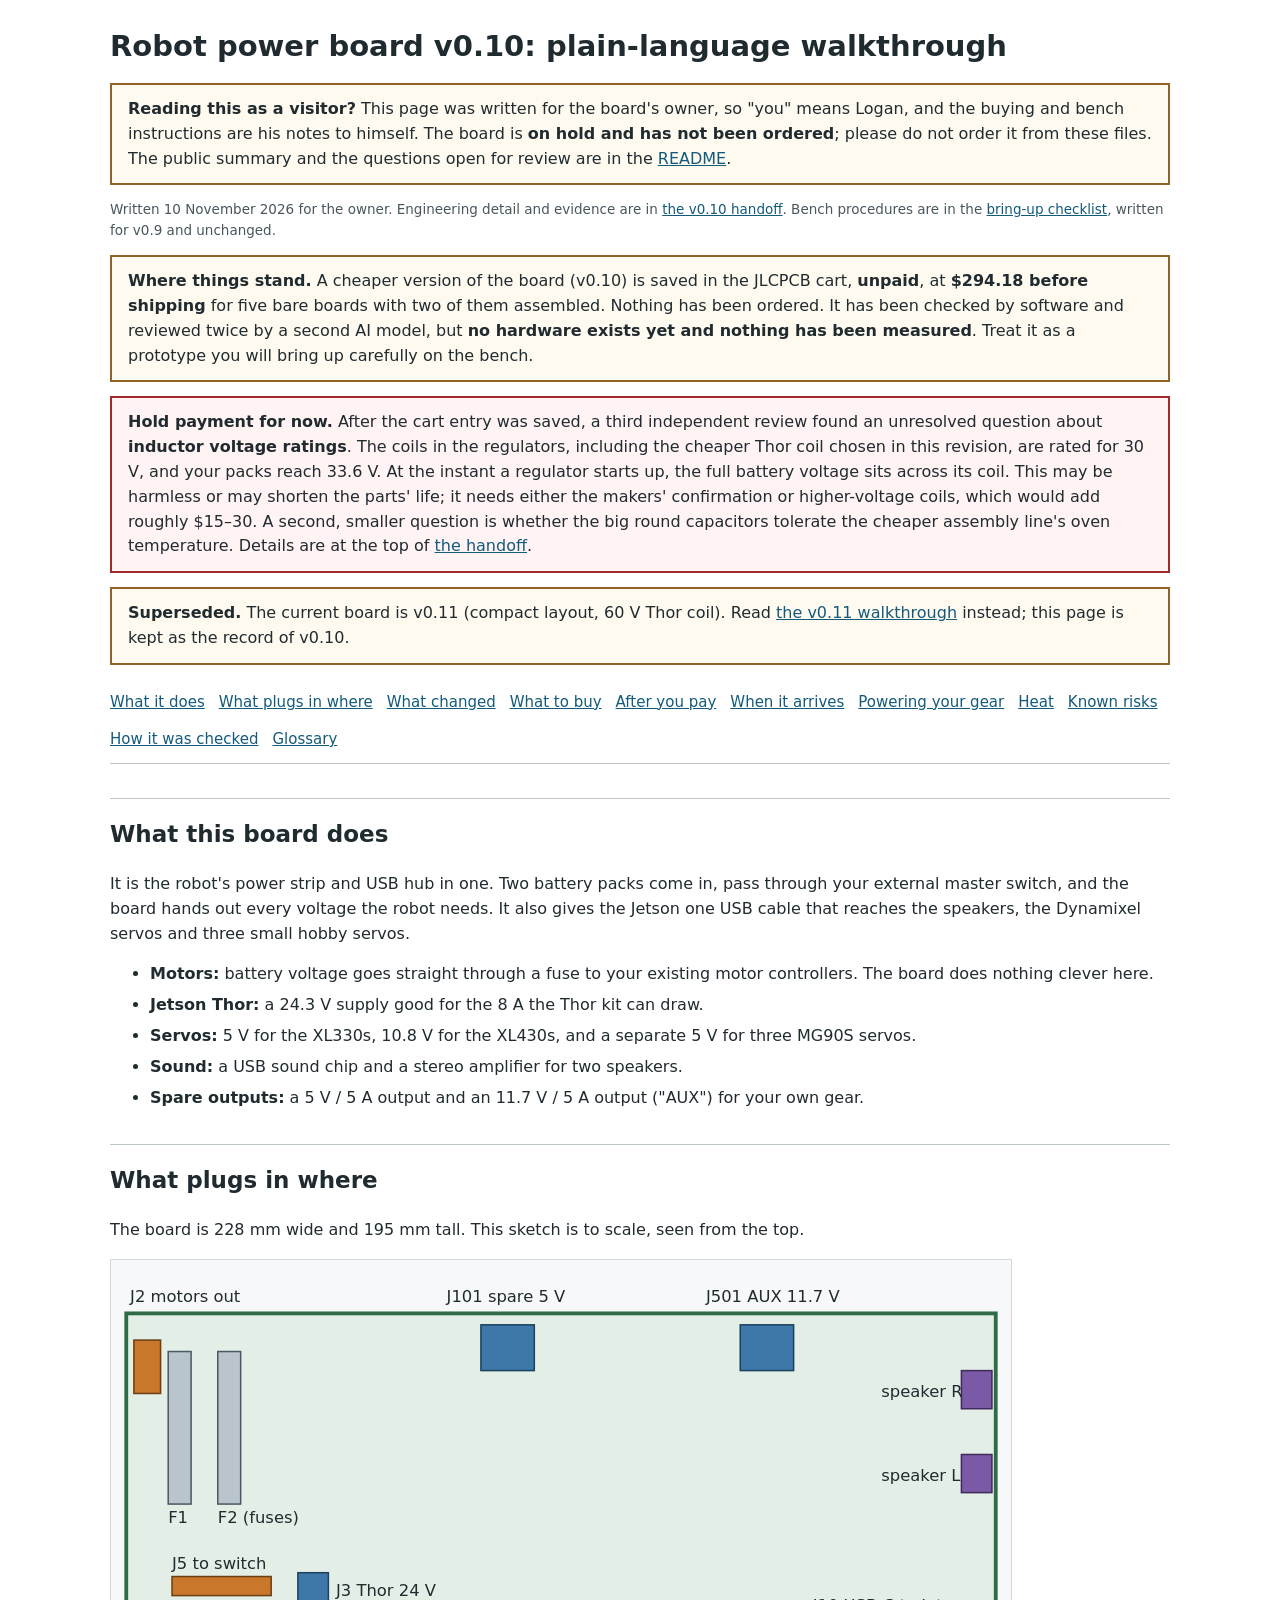
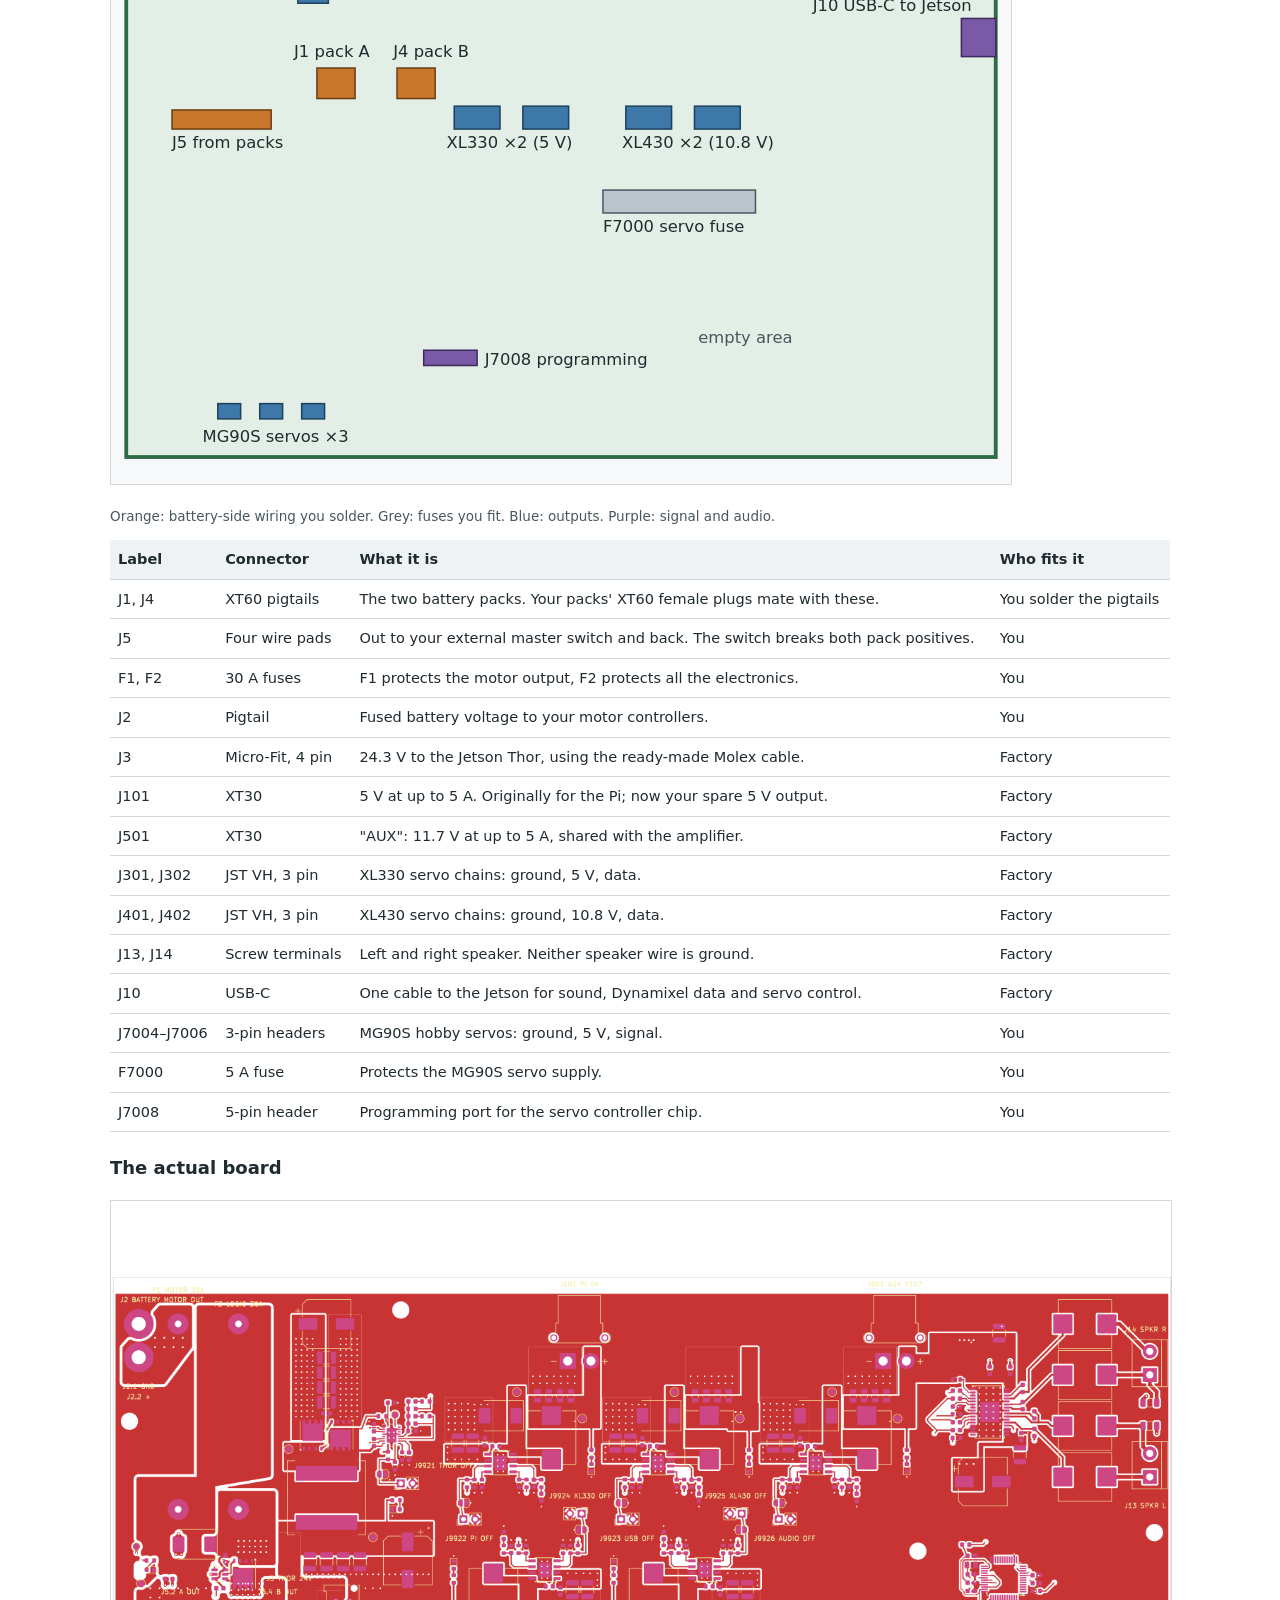
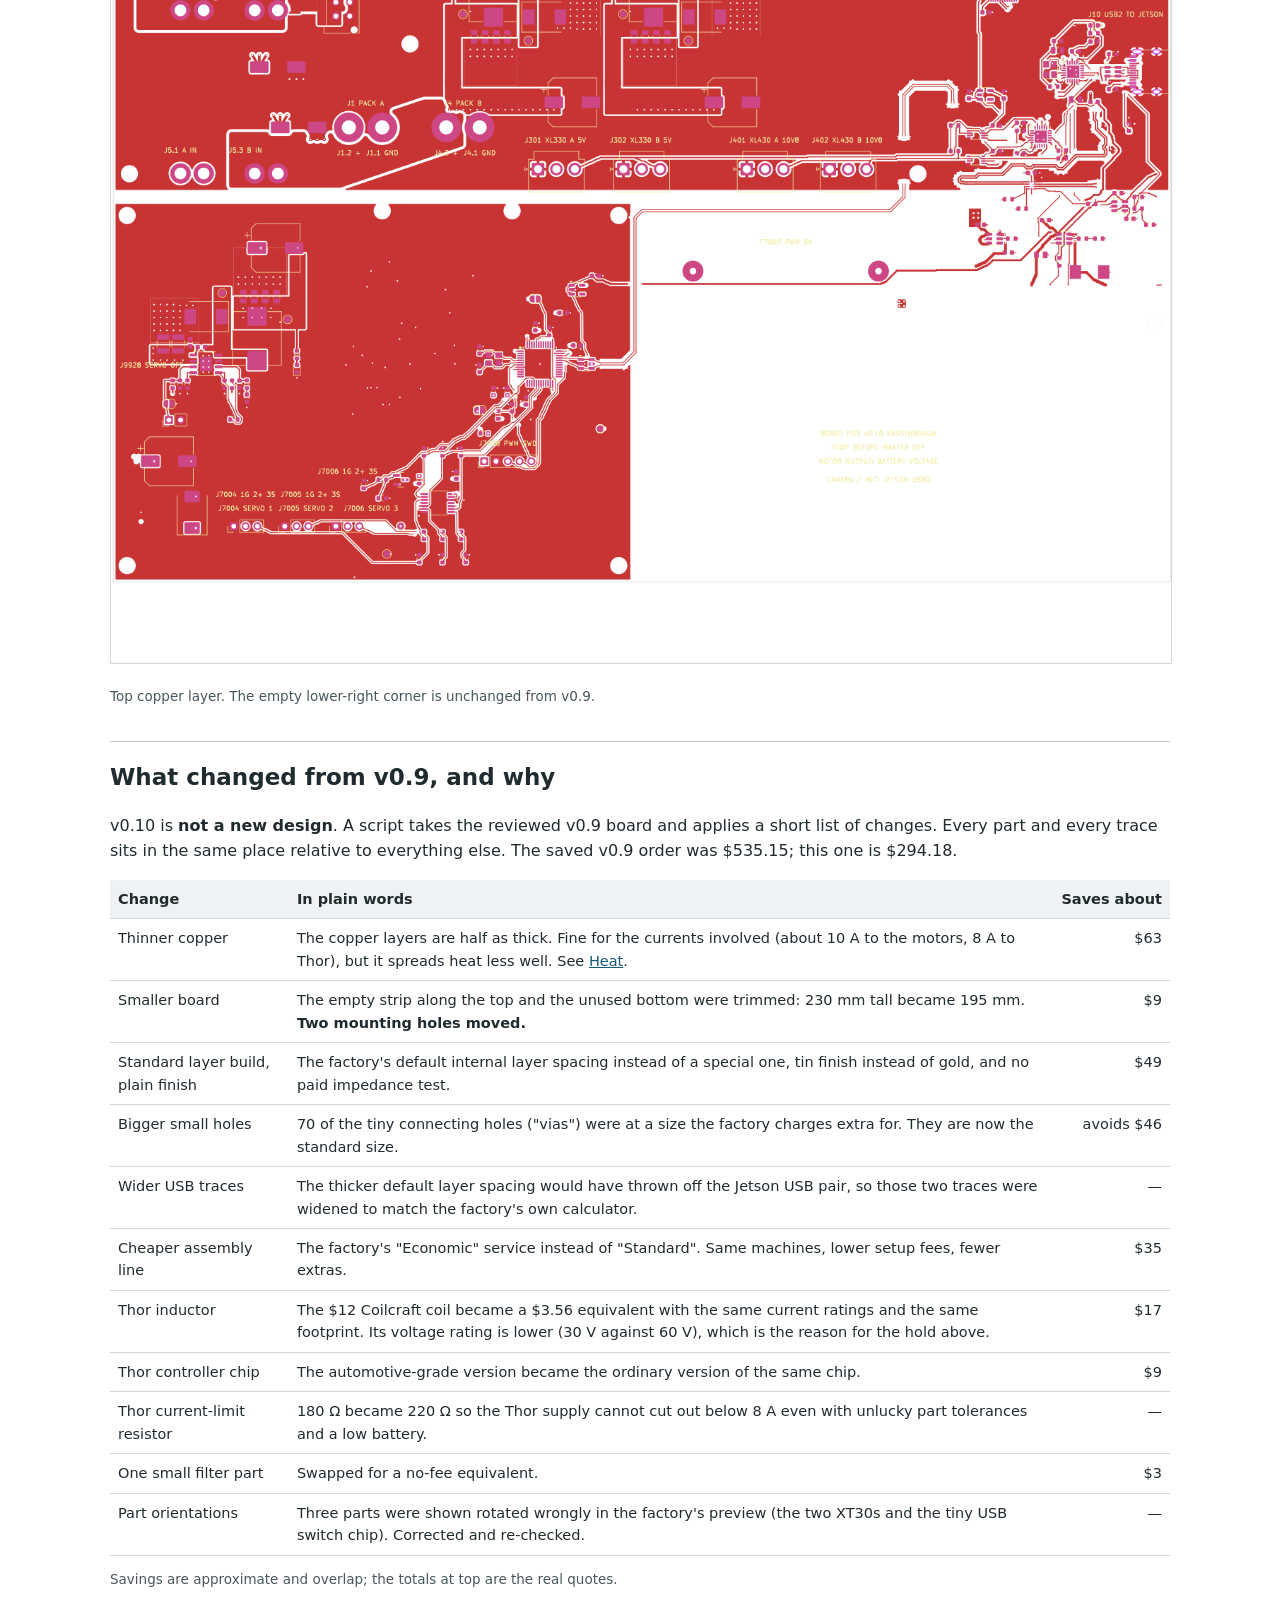
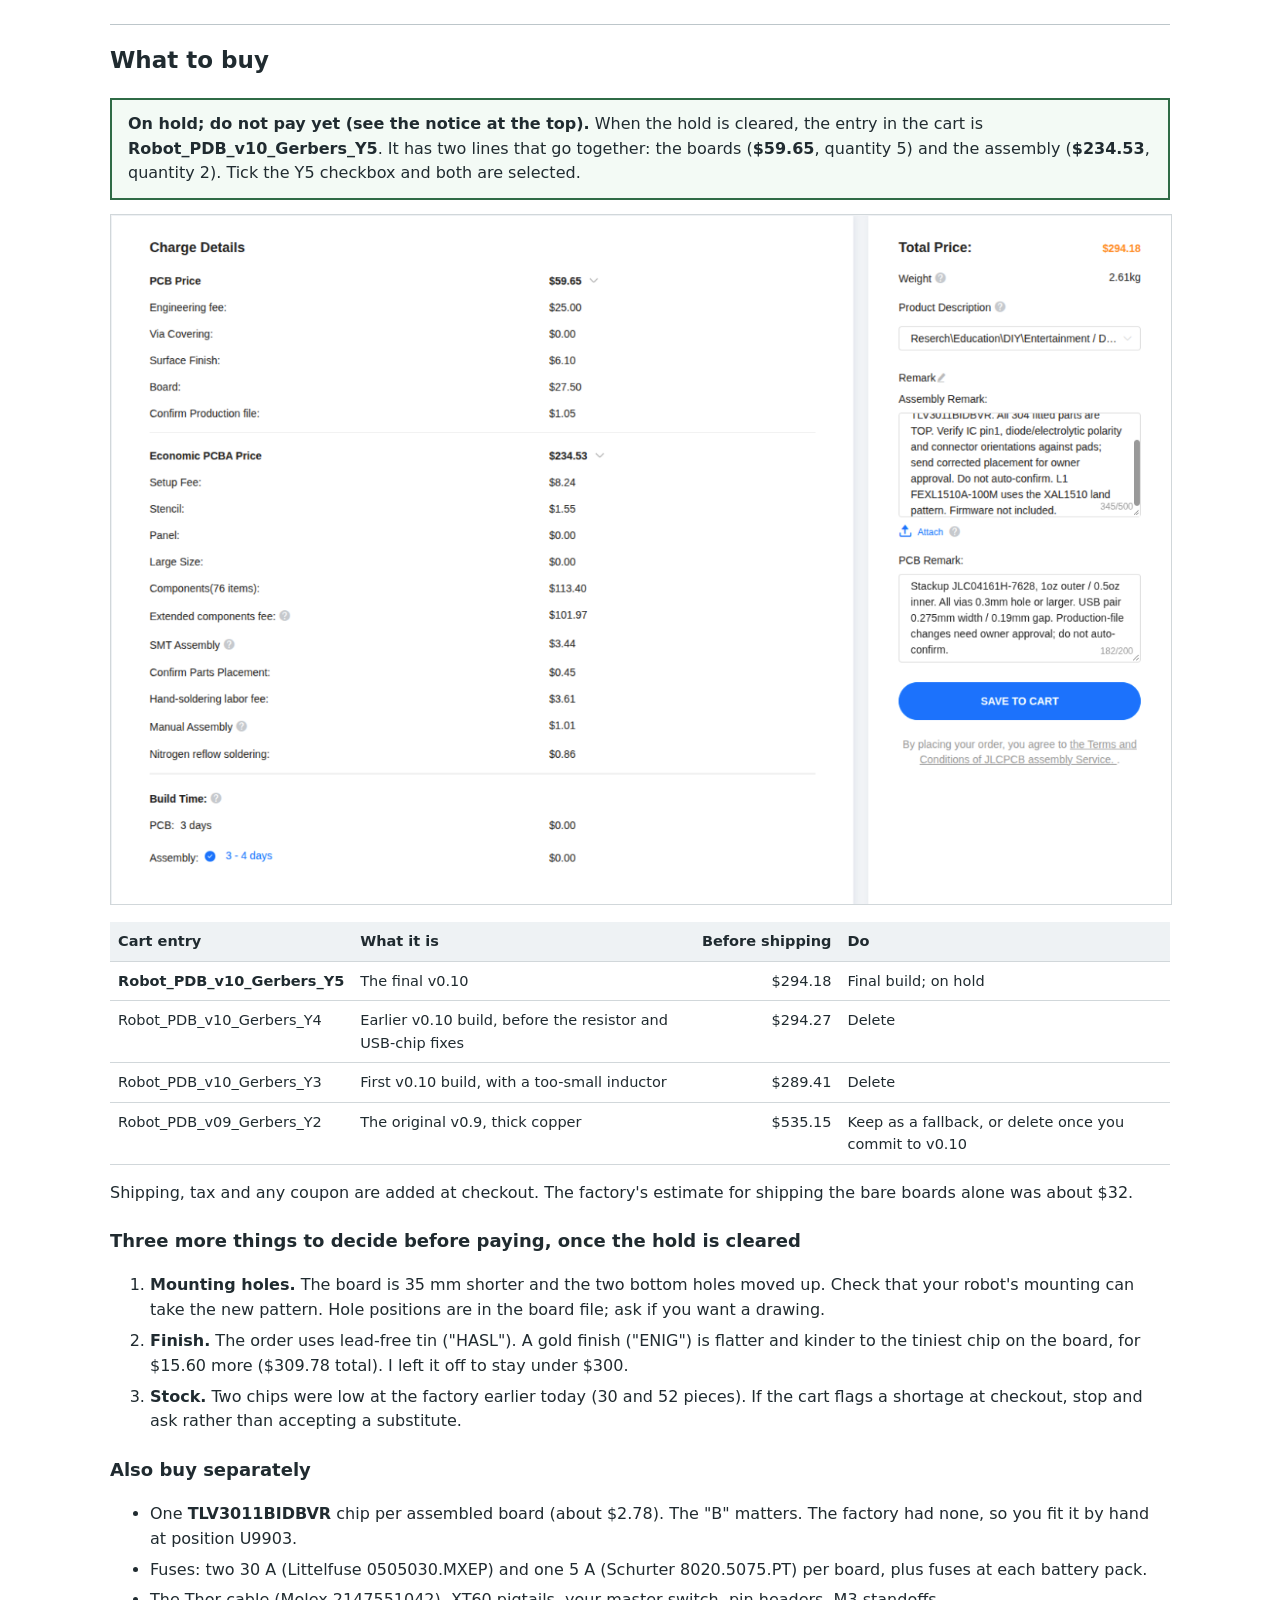
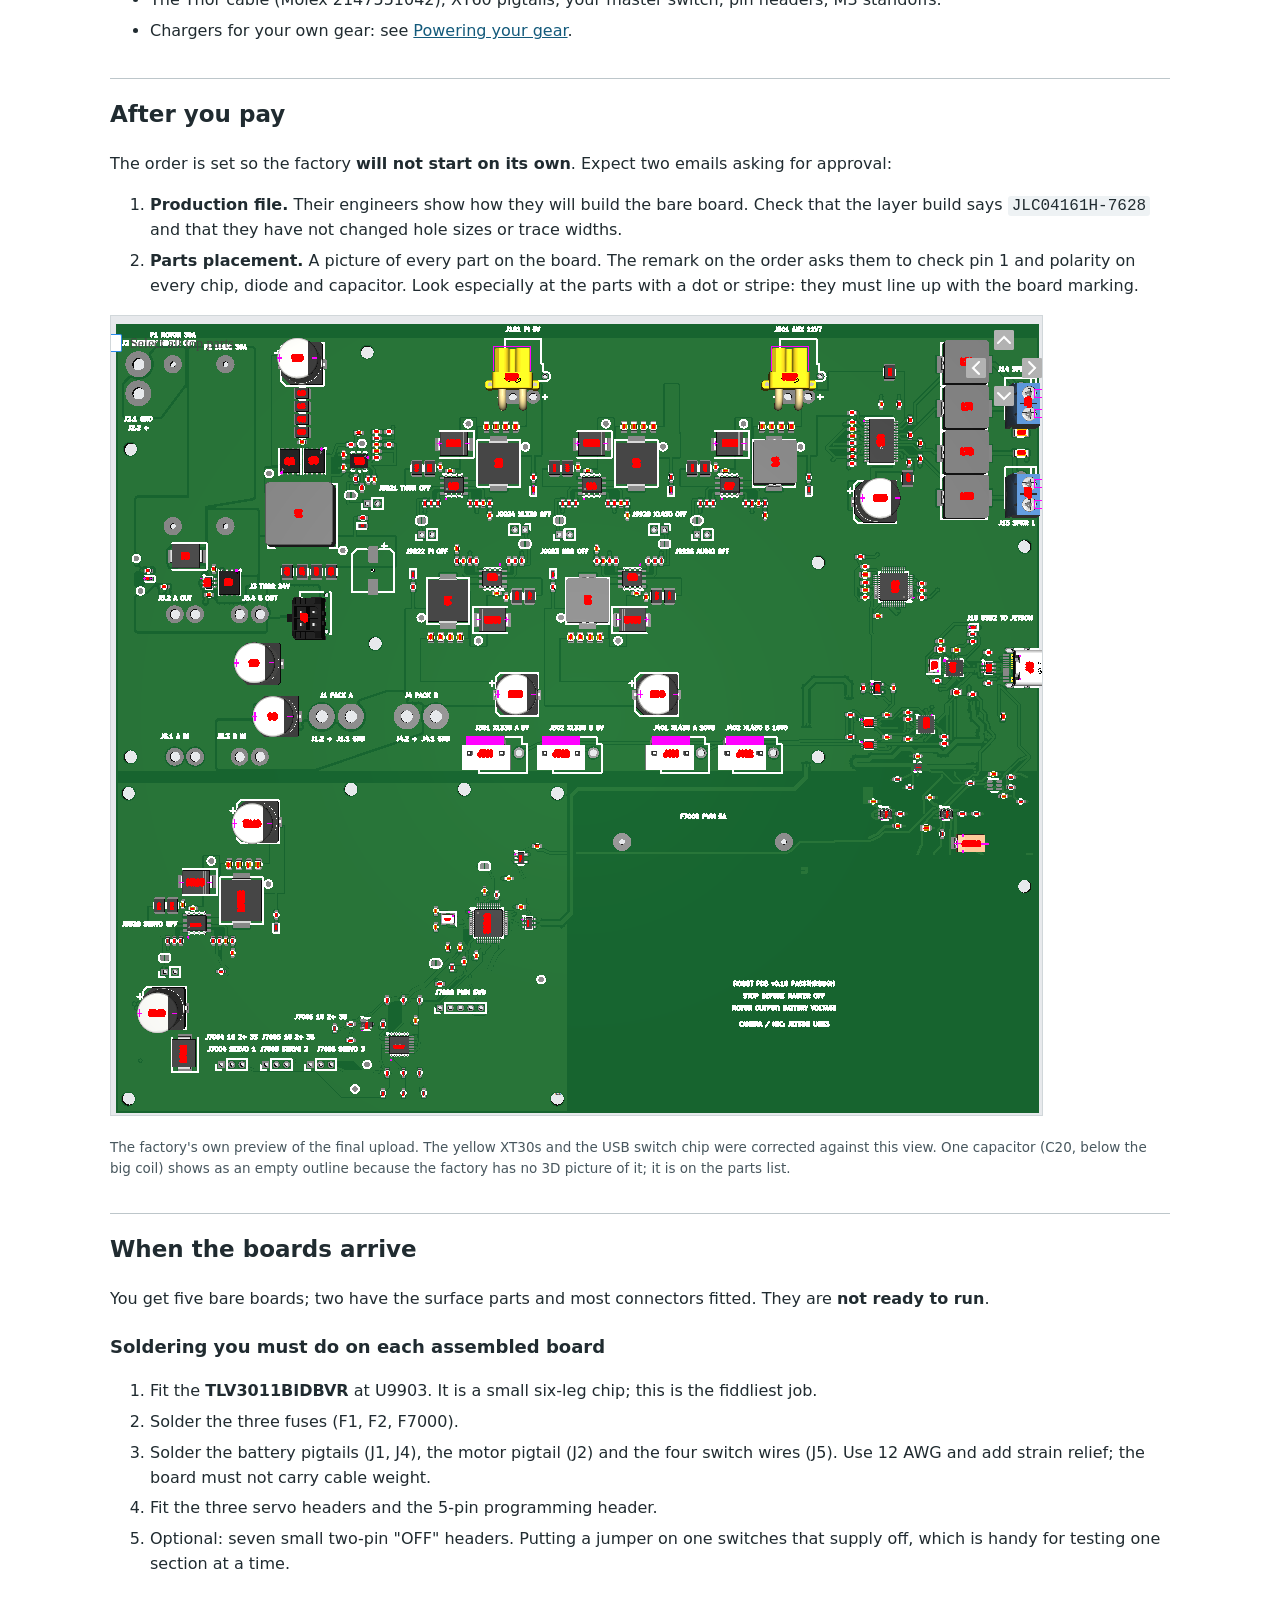
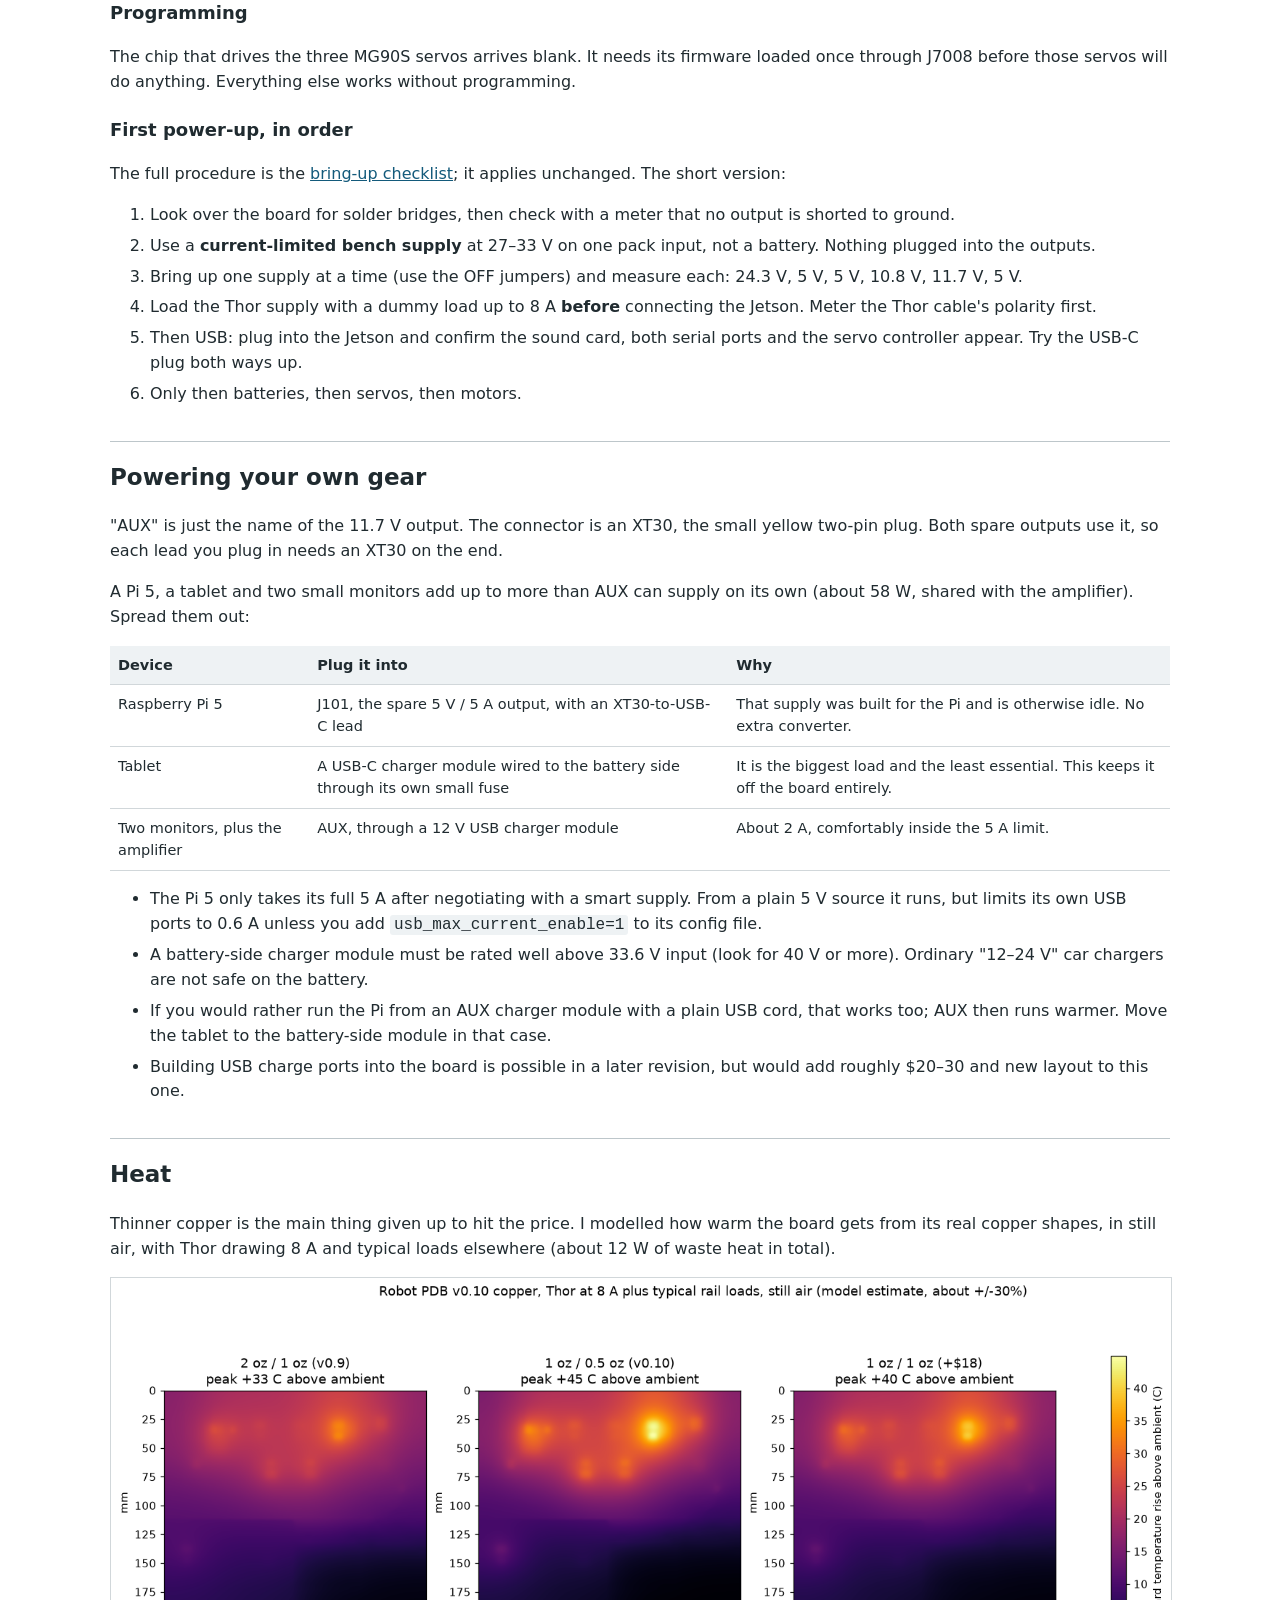
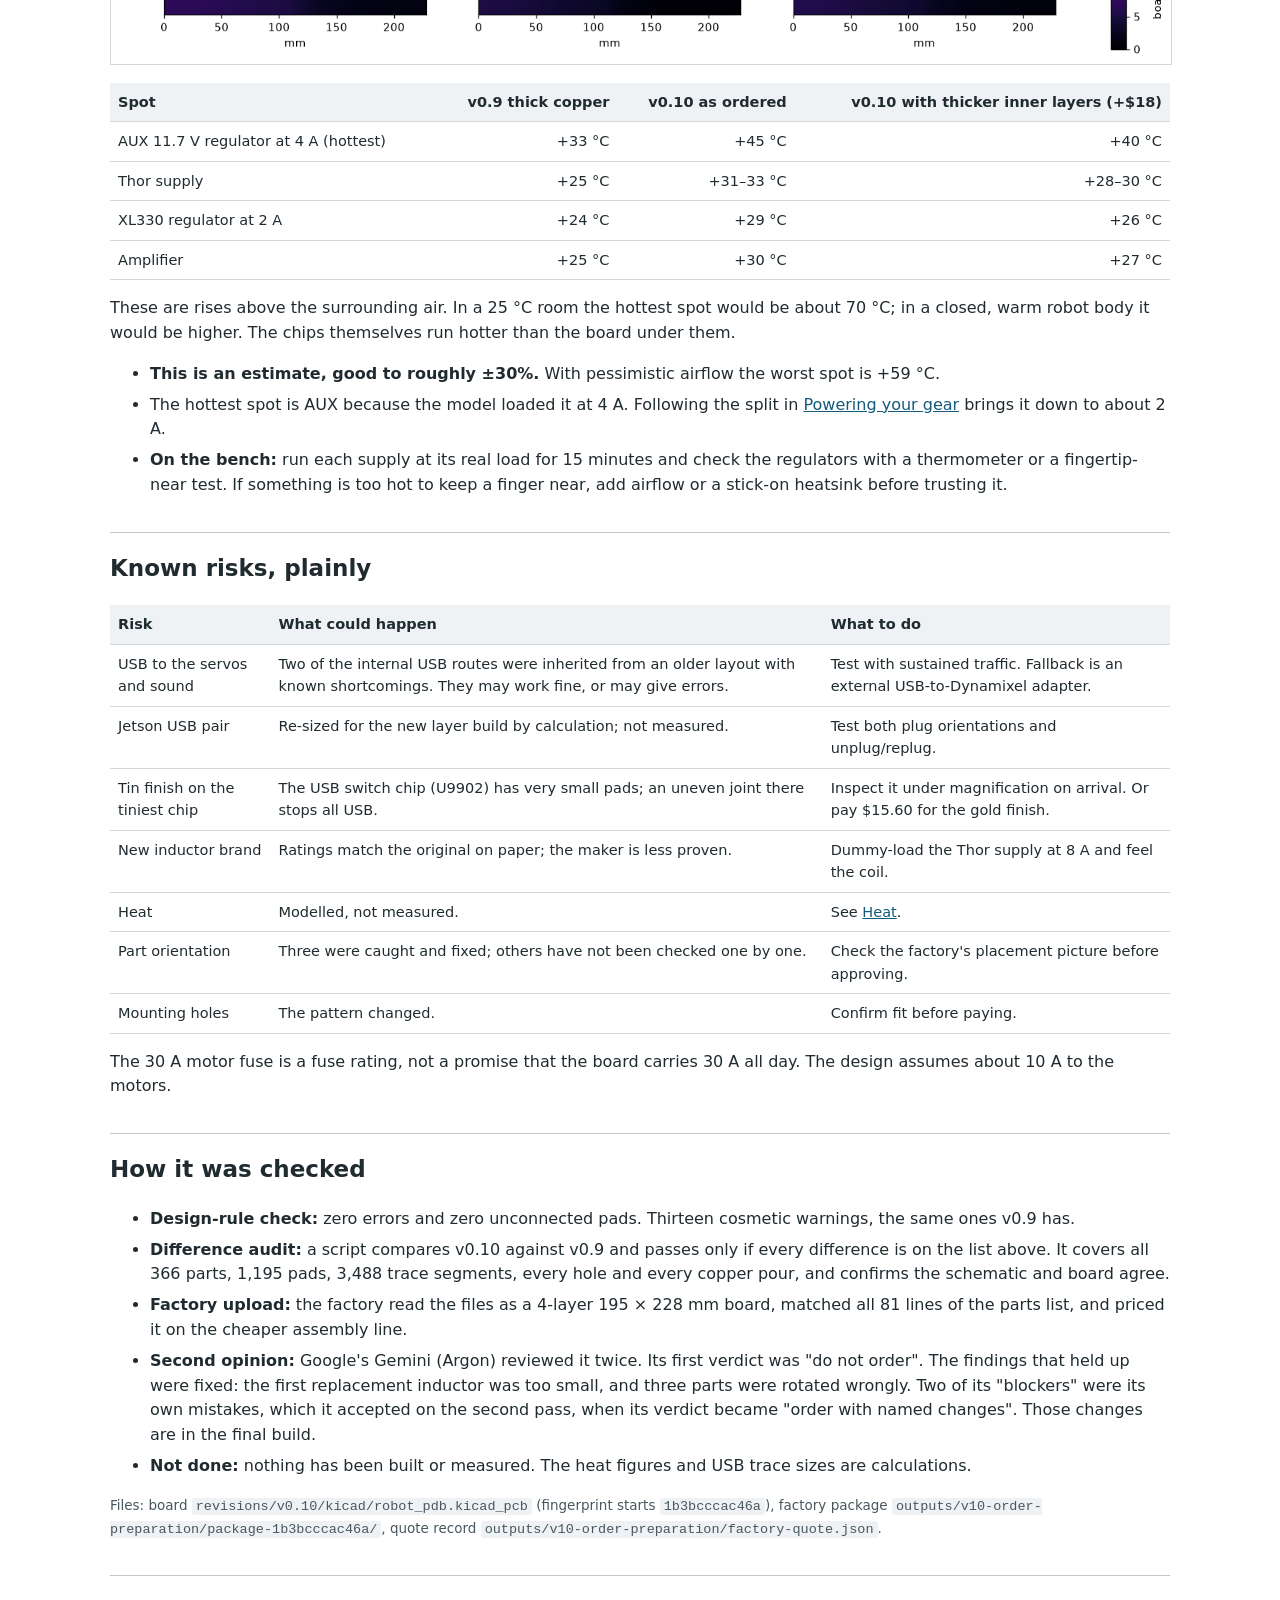
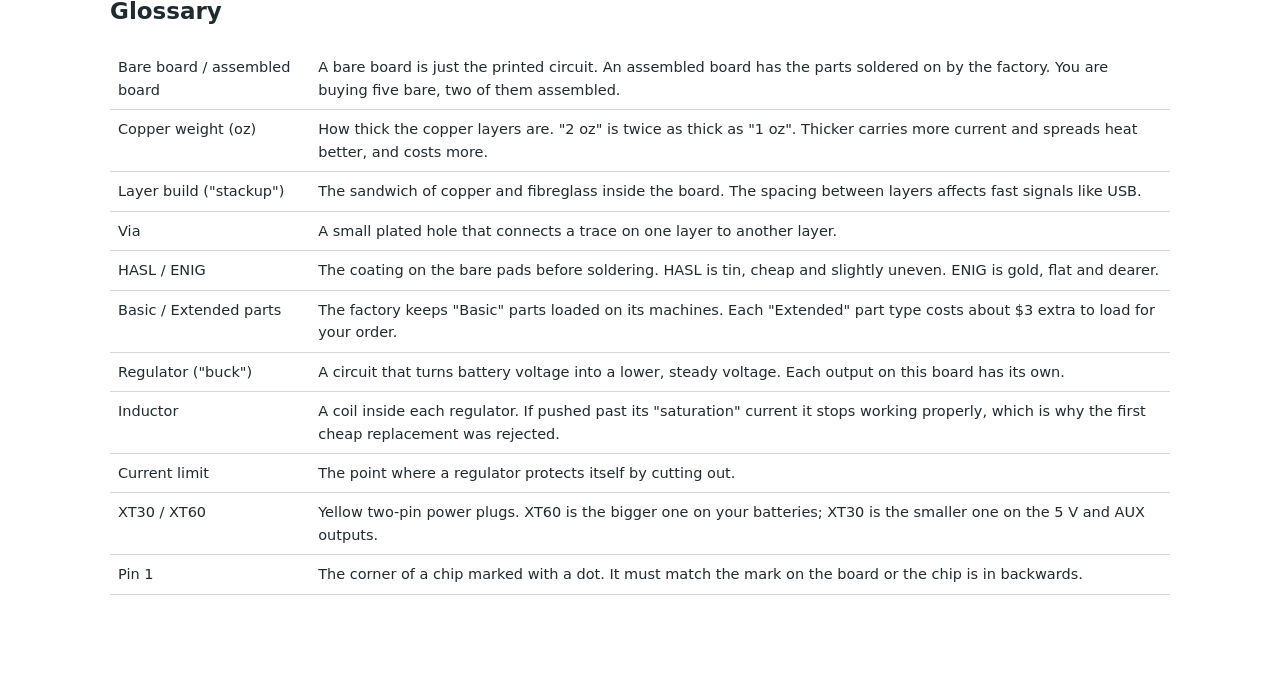
==== commit 164360bb: "v0.11: compact 228 x 155 mm layout, Coilcraft inductor back on the Thor rail Re-floorplans the hobby" ====
--- a/docs/PROTOTYPE_v0.10_WALKTHROUGH.html
+++ b/docs/PROTOTYPE_v0.10_WALKTHROUGH.html
@@ -26,6 +26,7 @@
 The coils in the regulators, including the cheaper Thor coil chosen in this revision, are rated for 30 V, and your packs reach 33.6 V. At the instant a regulator starts up, the full battery voltage sits across its coil.
 This may be harmless or may shorten the parts' life; it needs either the makers' confirmation or higher-voltage coils, which would add roughly $15&ndash;30. A second, smaller question is whether the big round capacitors tolerate the cheaper assembly line's oven temperature.
 Details are at the top of <a href="https://github.com/jloganolson/logans-first-robot-pcb/blob/main/docs/HANDOFF_V10_VALUE_ENGINEERED.md">the handoff</a>.</div>
+<div class="notice"><strong>Superseded.</strong> The current board is v0.11 (compact layout, 60 V Thor coil). Read <a href="PROTOTYPE_v0.11_WALKTHROUGH.html">the v0.11 walkthrough</a> instead; this page is kept as the record of v0.10.</div>
 <nav><a href="#does">What it does</a><a href="#plugs">What plugs in where</a><a href="#changed">What changed</a>
 <a href="#buy">What to buy</a><a href="#after">After you pay</a><a href="#arrive">When it arrives</a>
 <a href="#power">Powering your gear</a><a href="#heat">Heat</a><a href="#risks">Known risks</a><a href="#checked">How it was checked</a><a href="#words">Glossary</a></nav>
